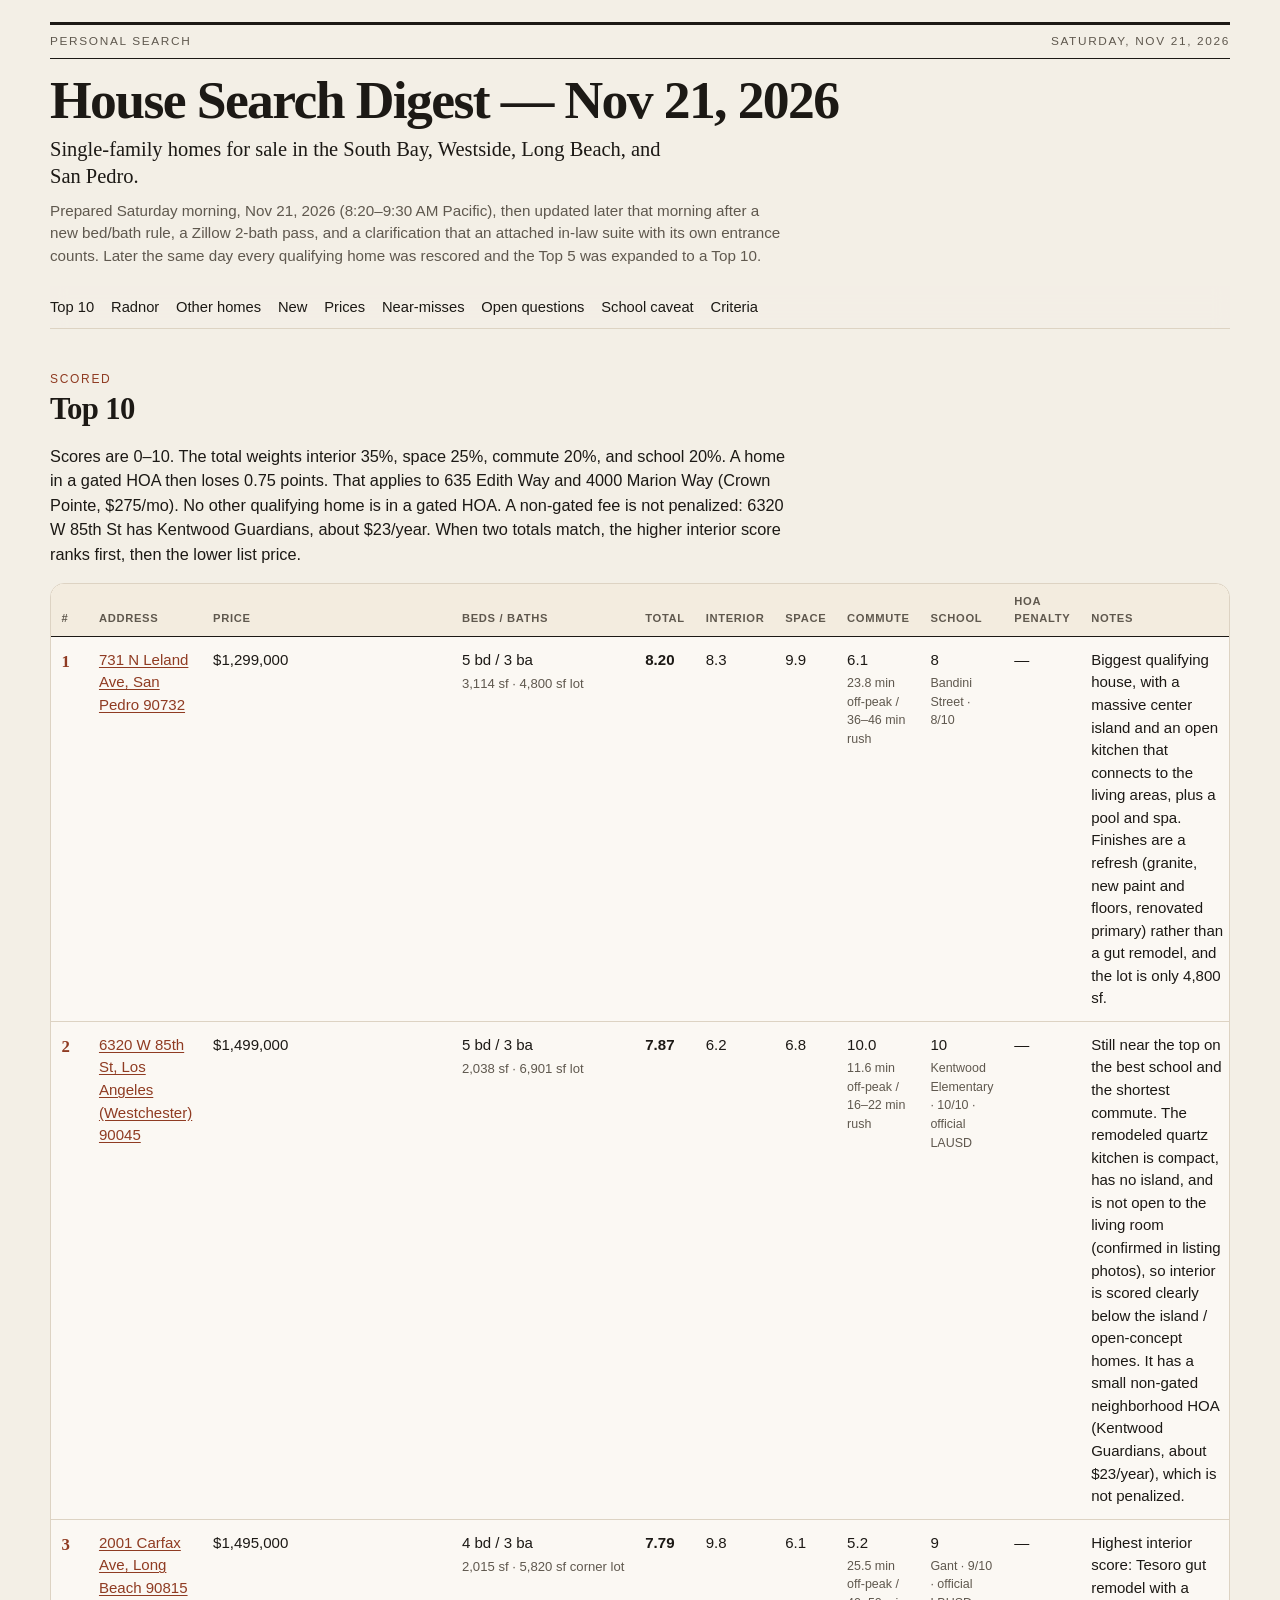
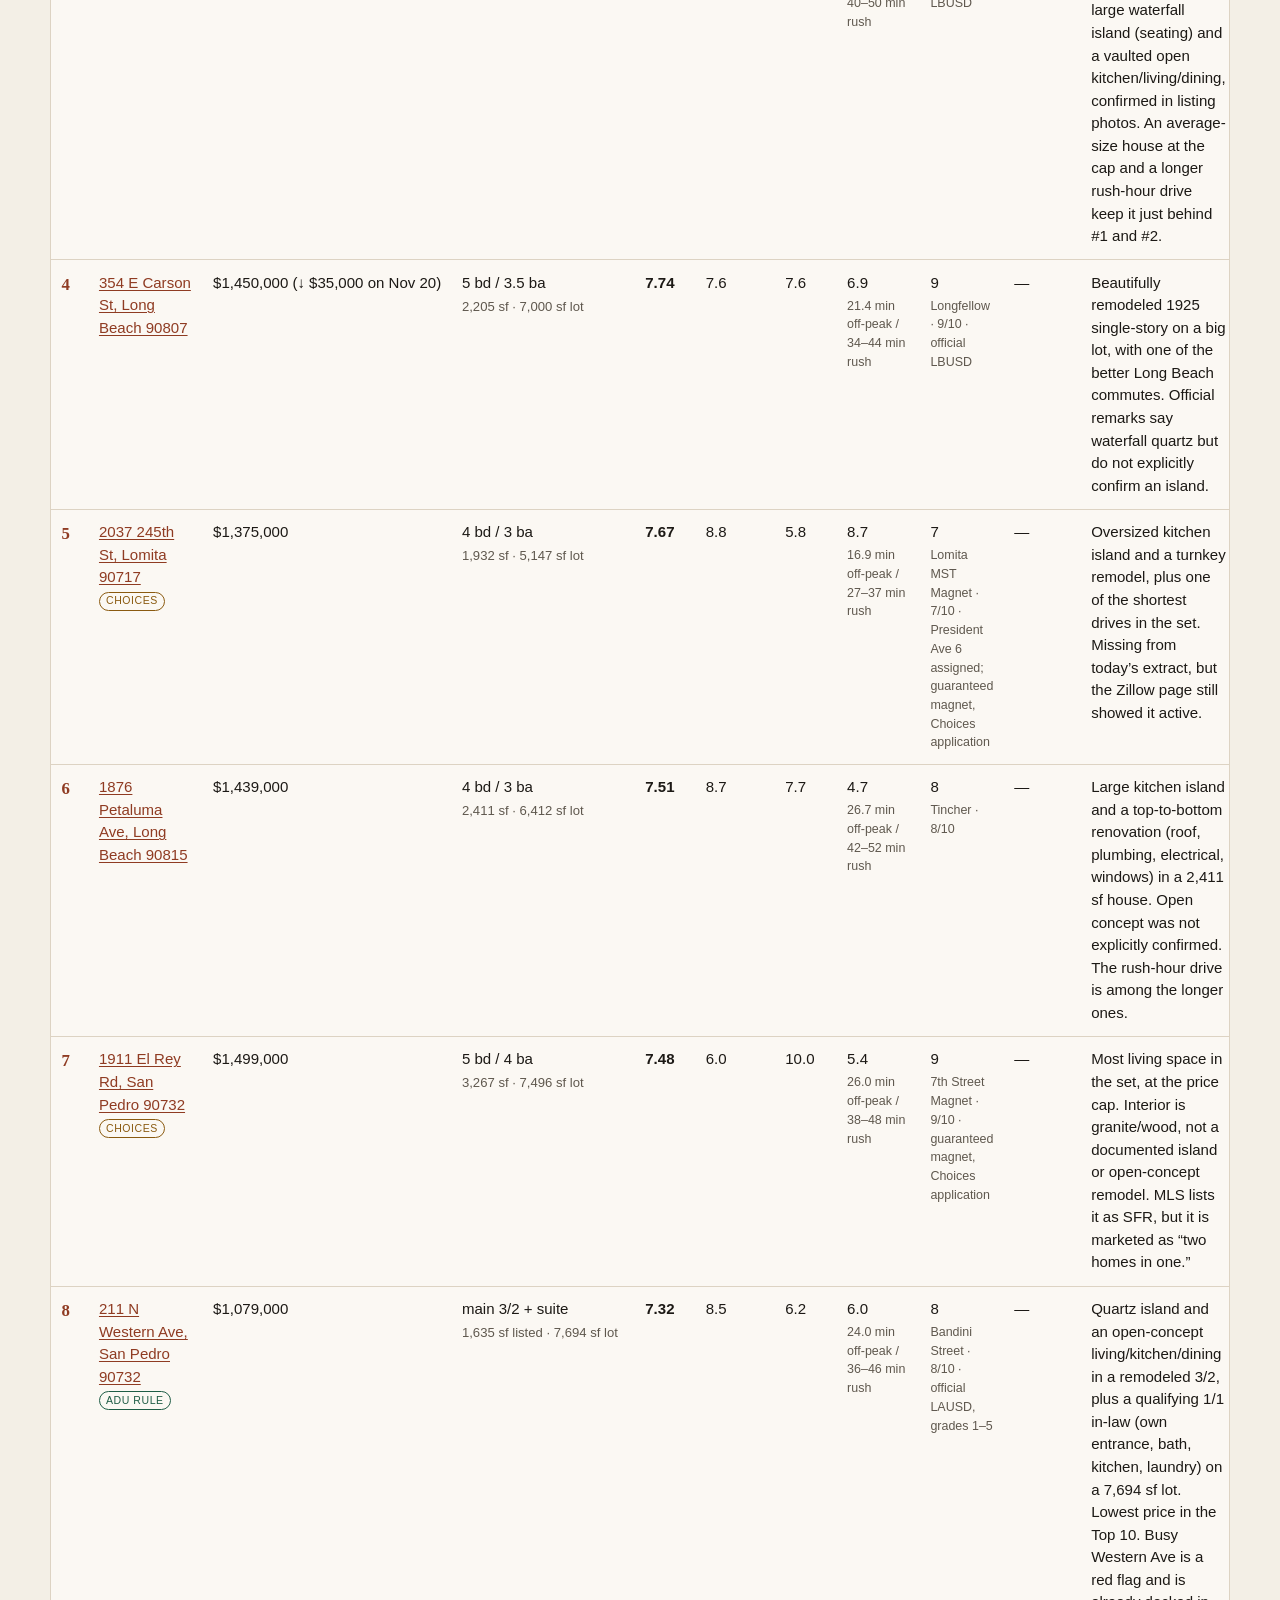
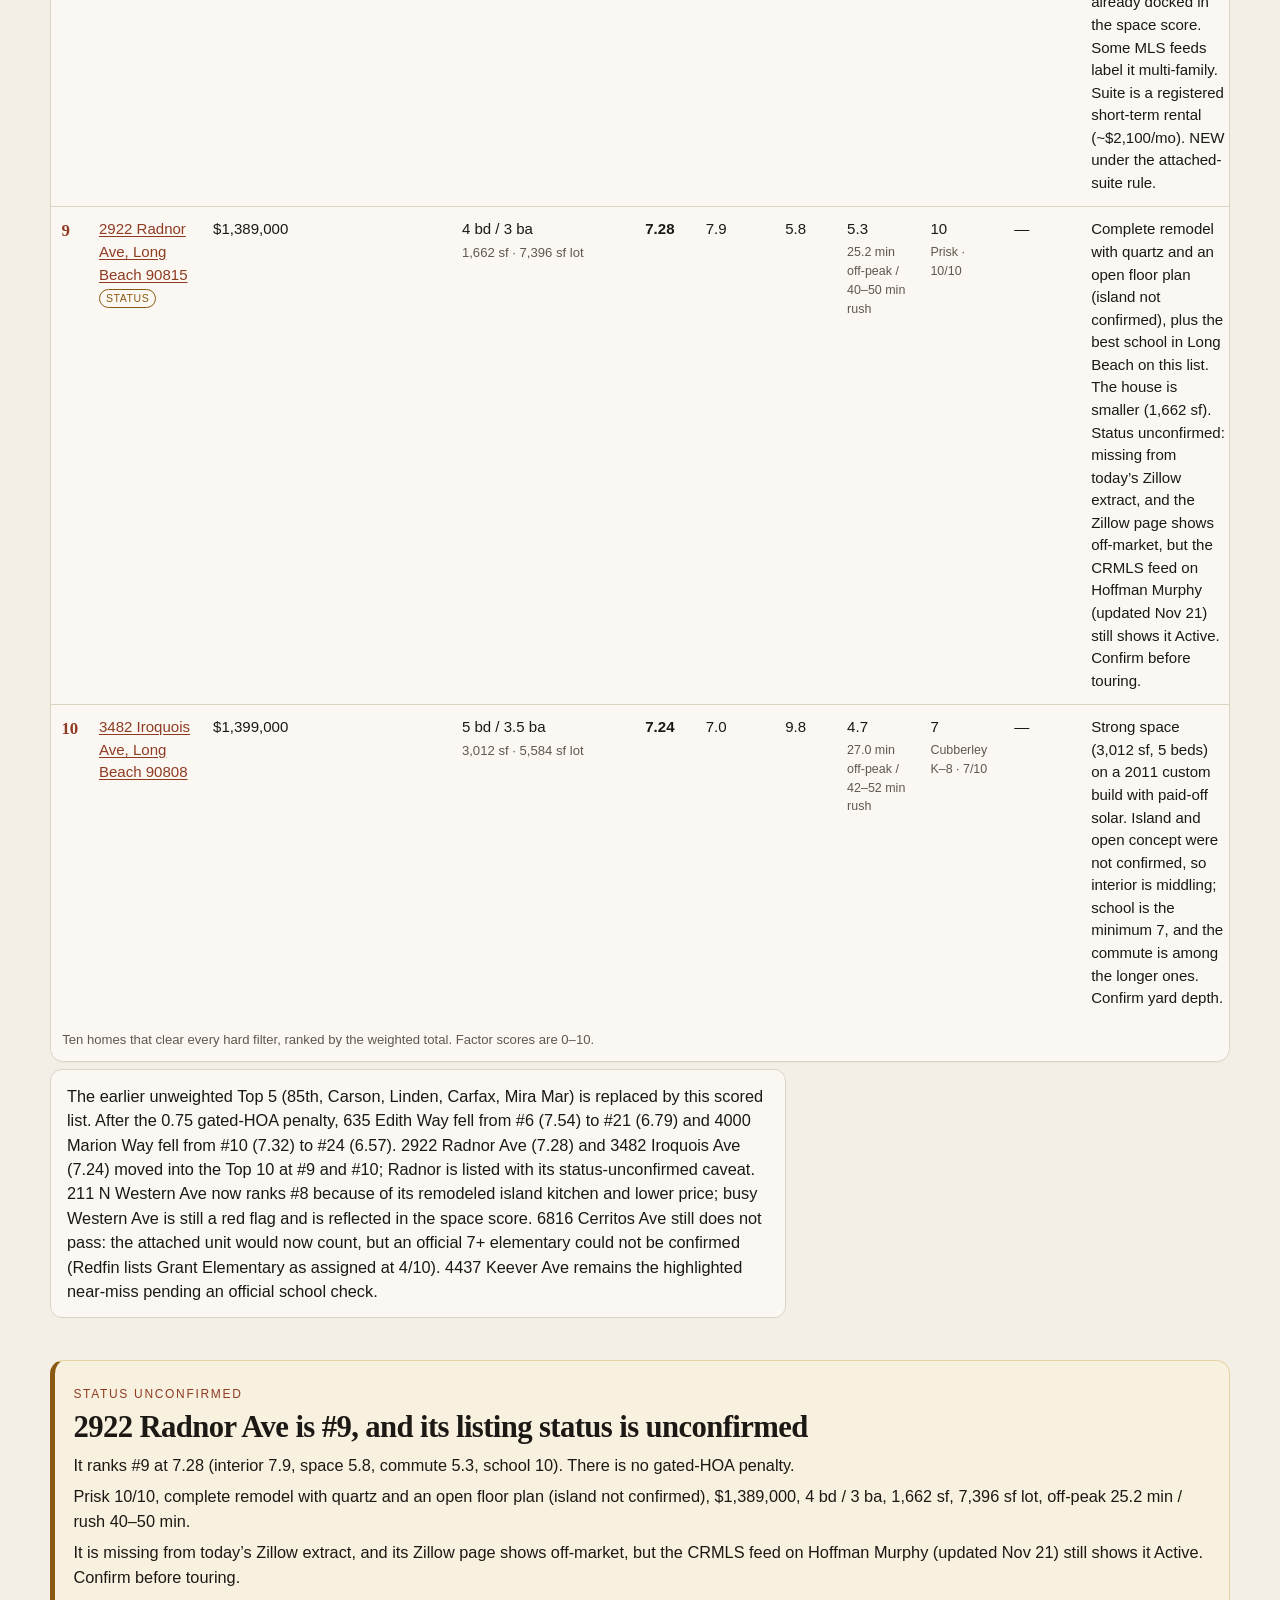
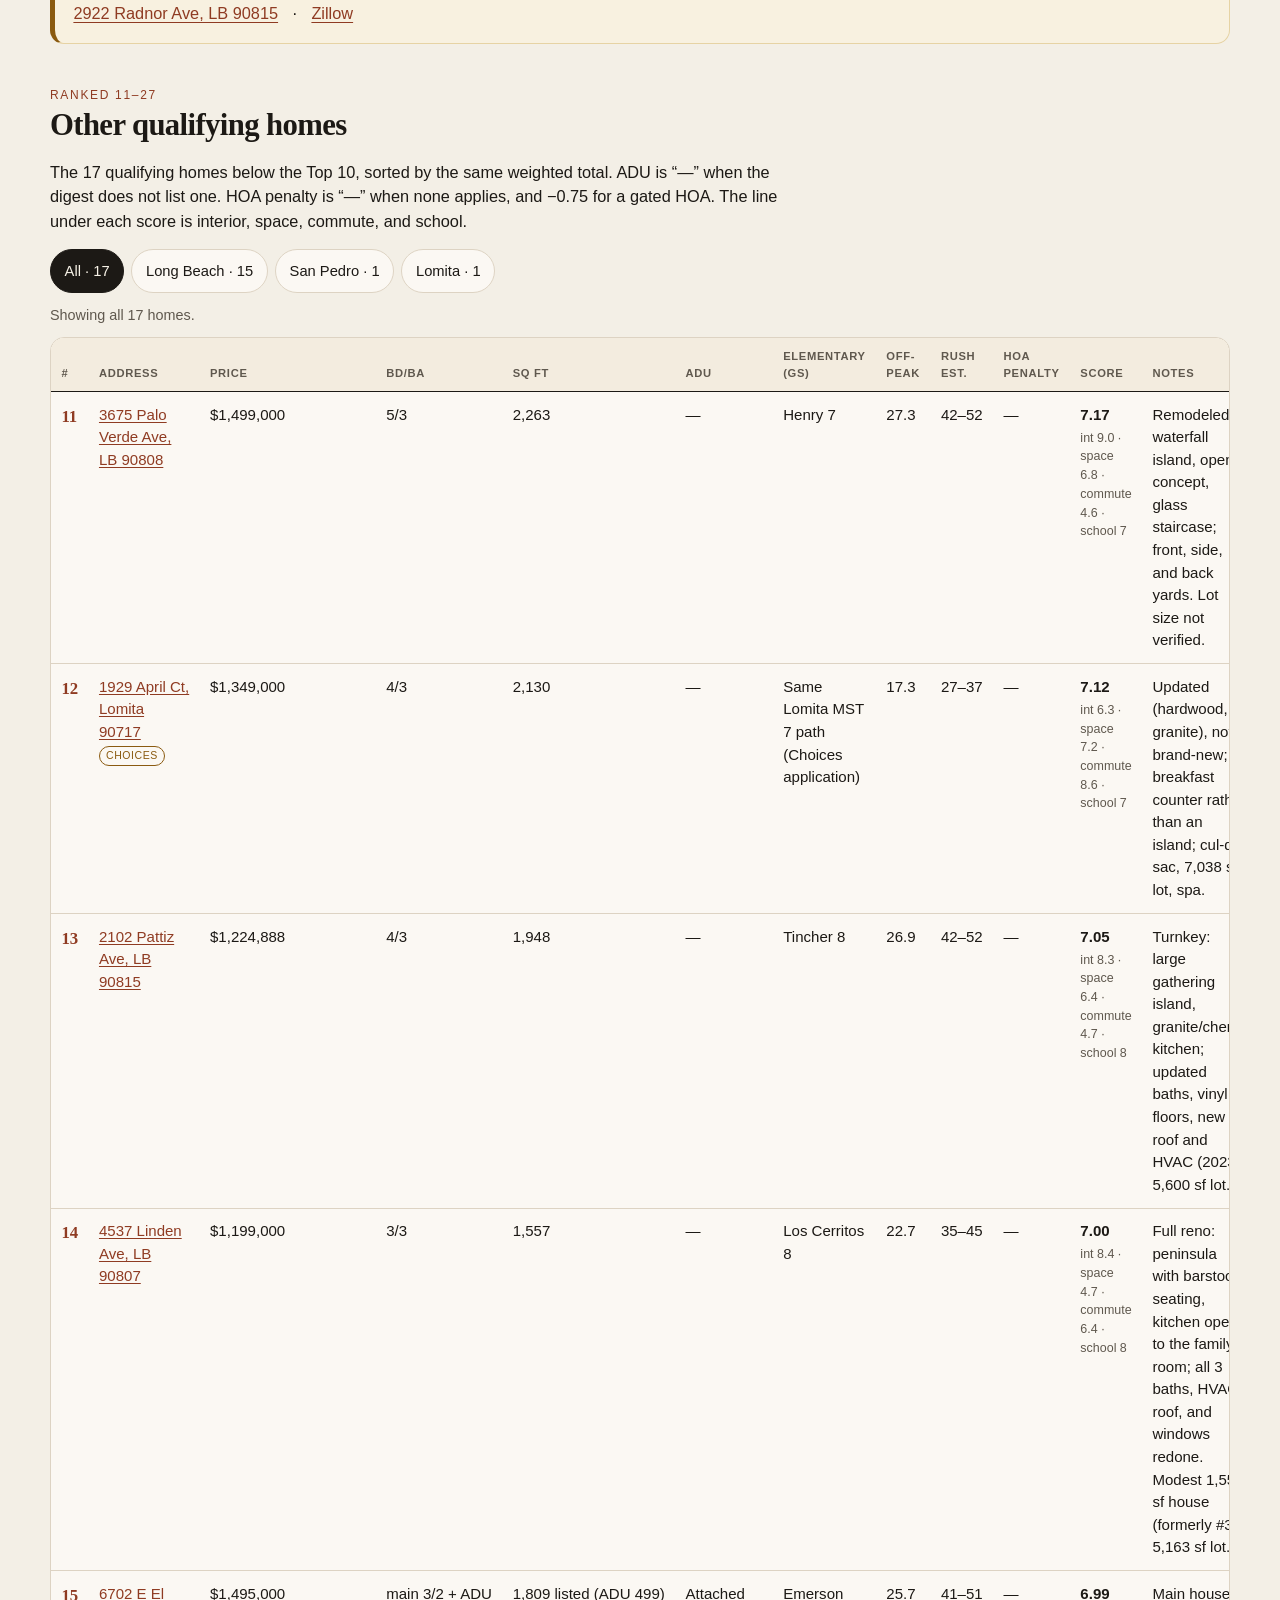
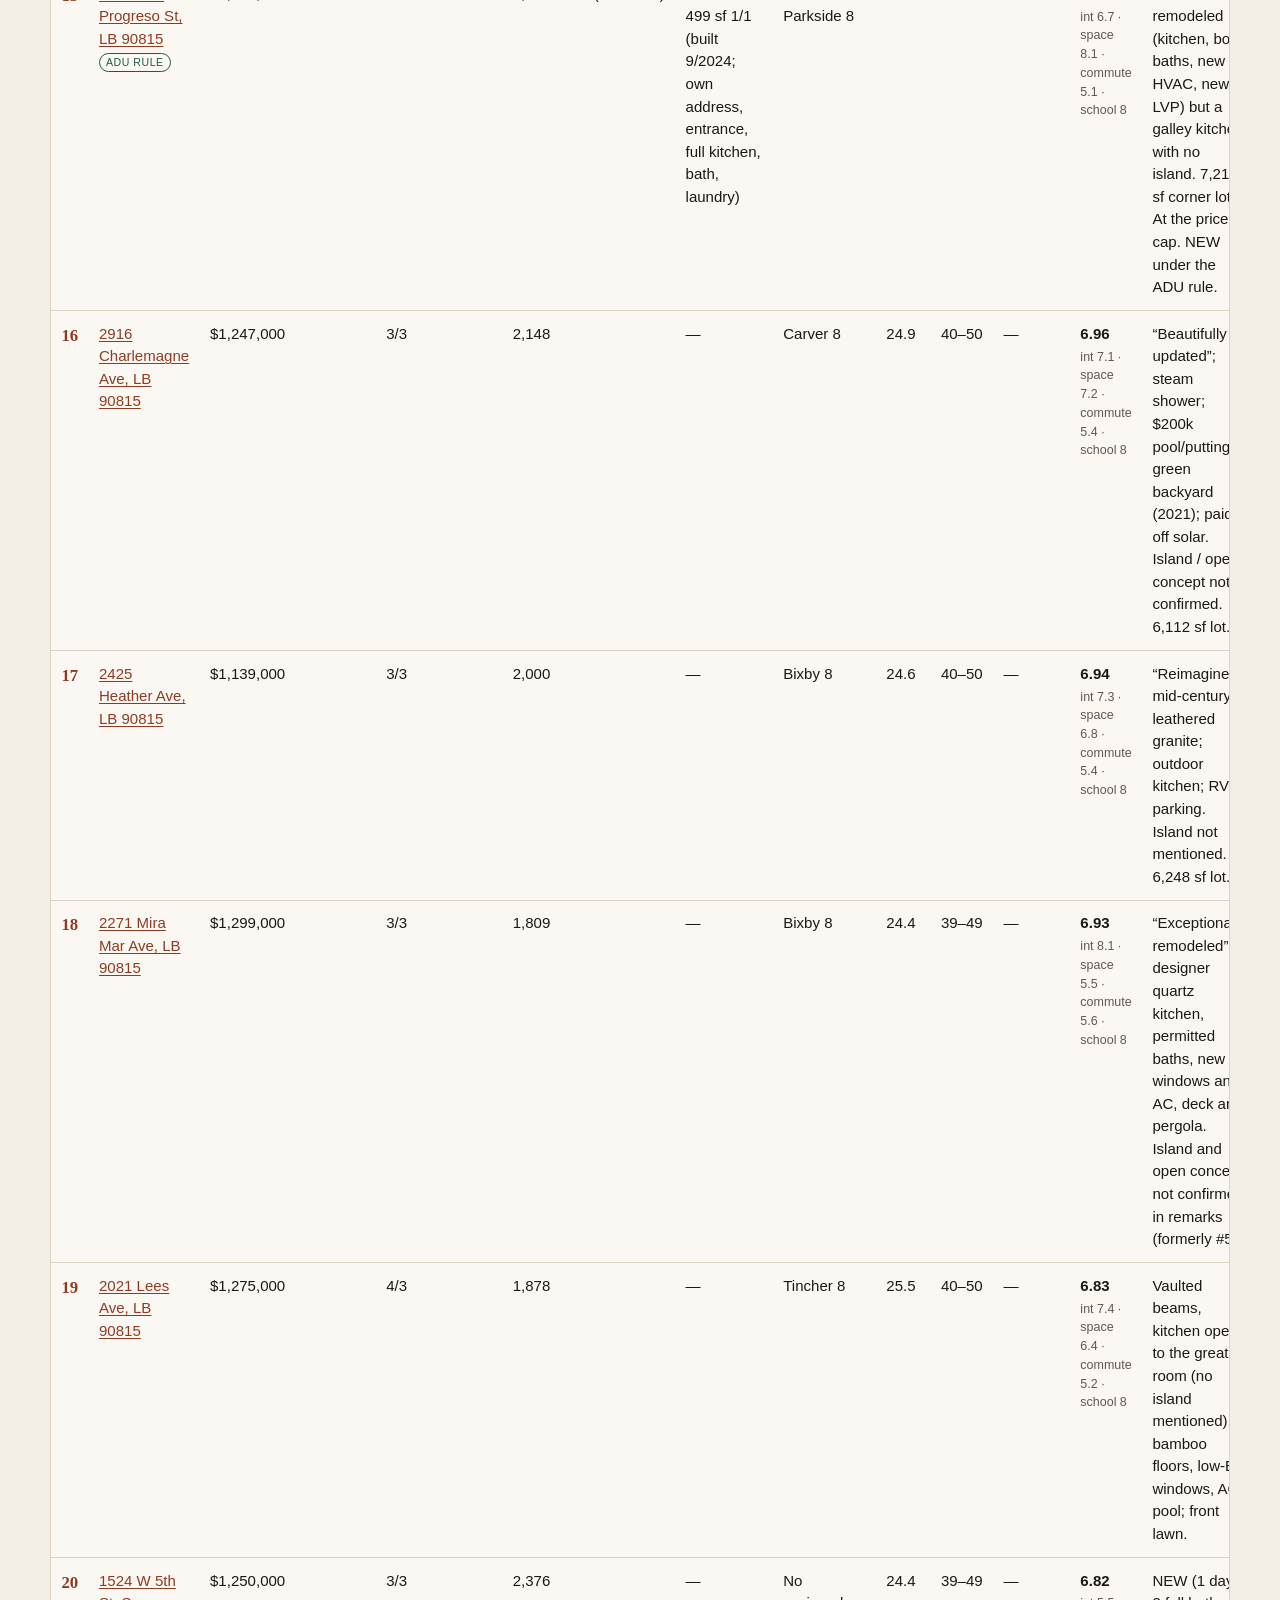
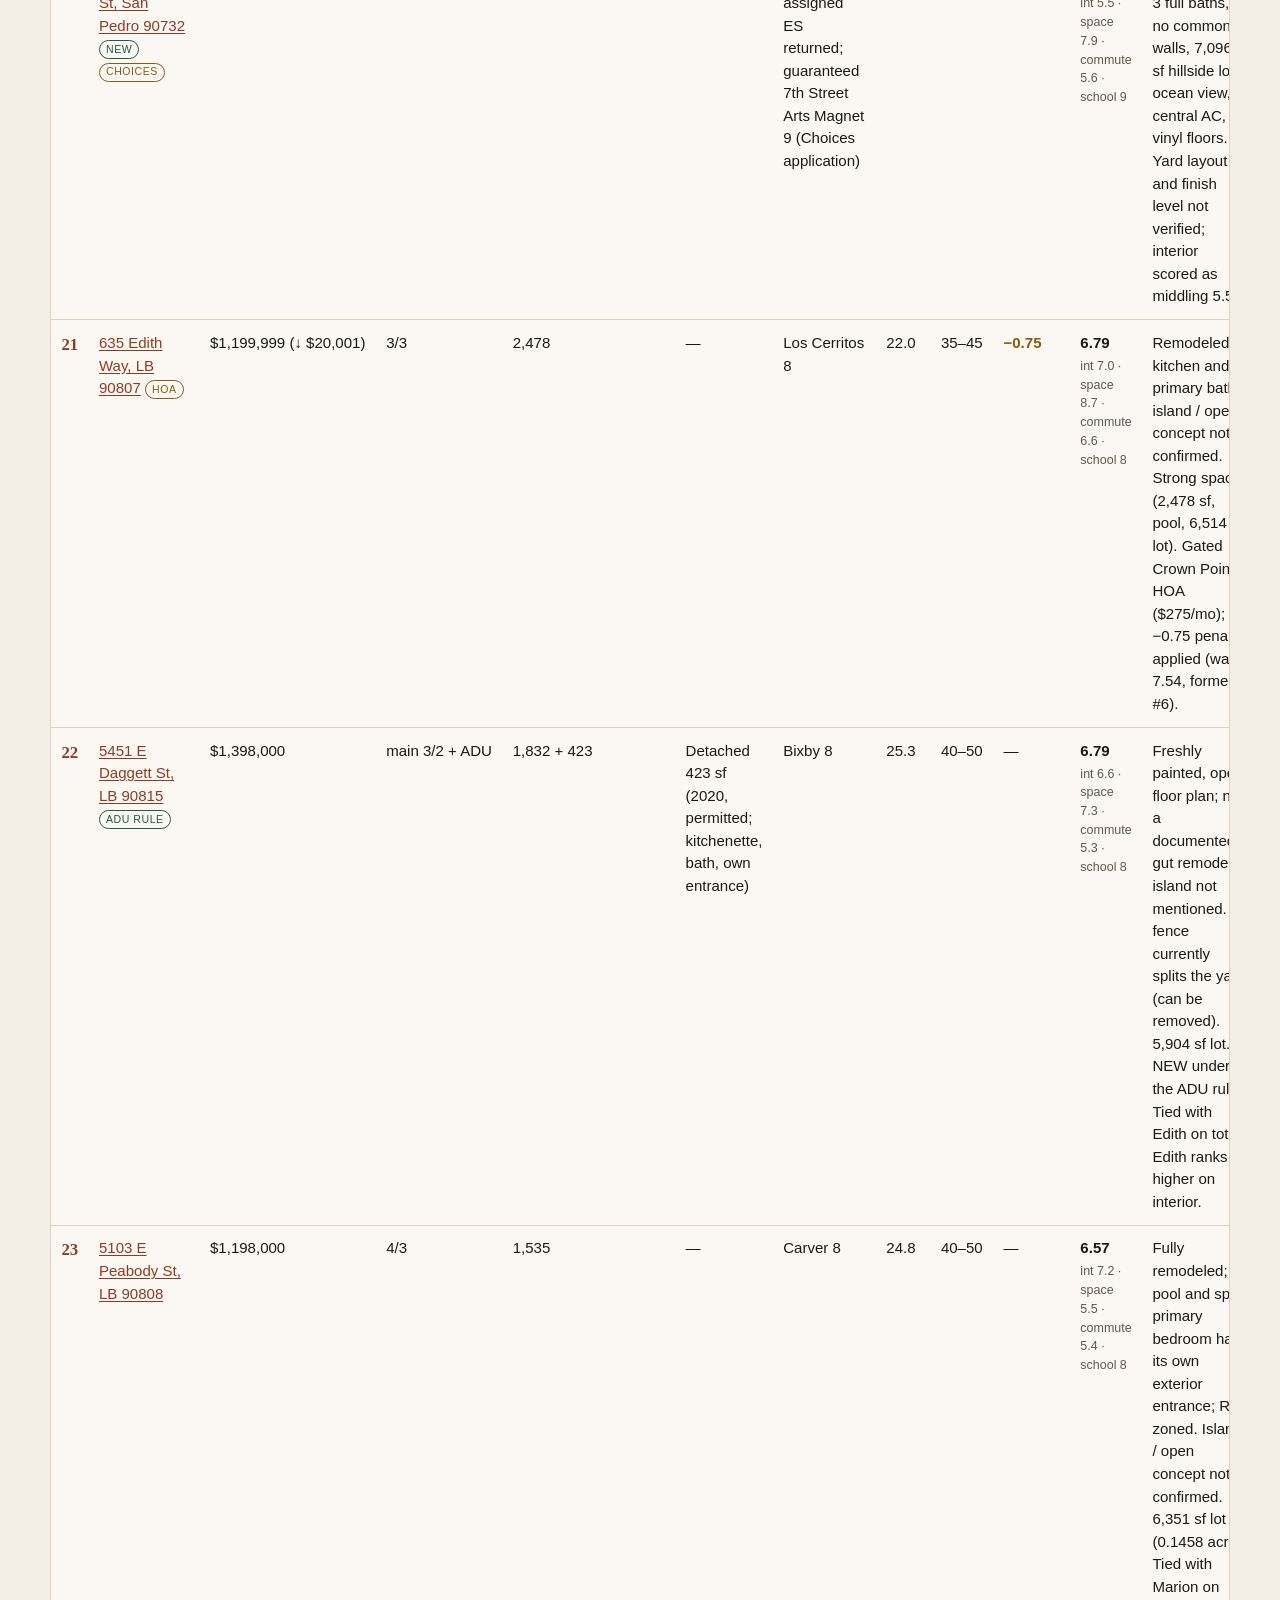
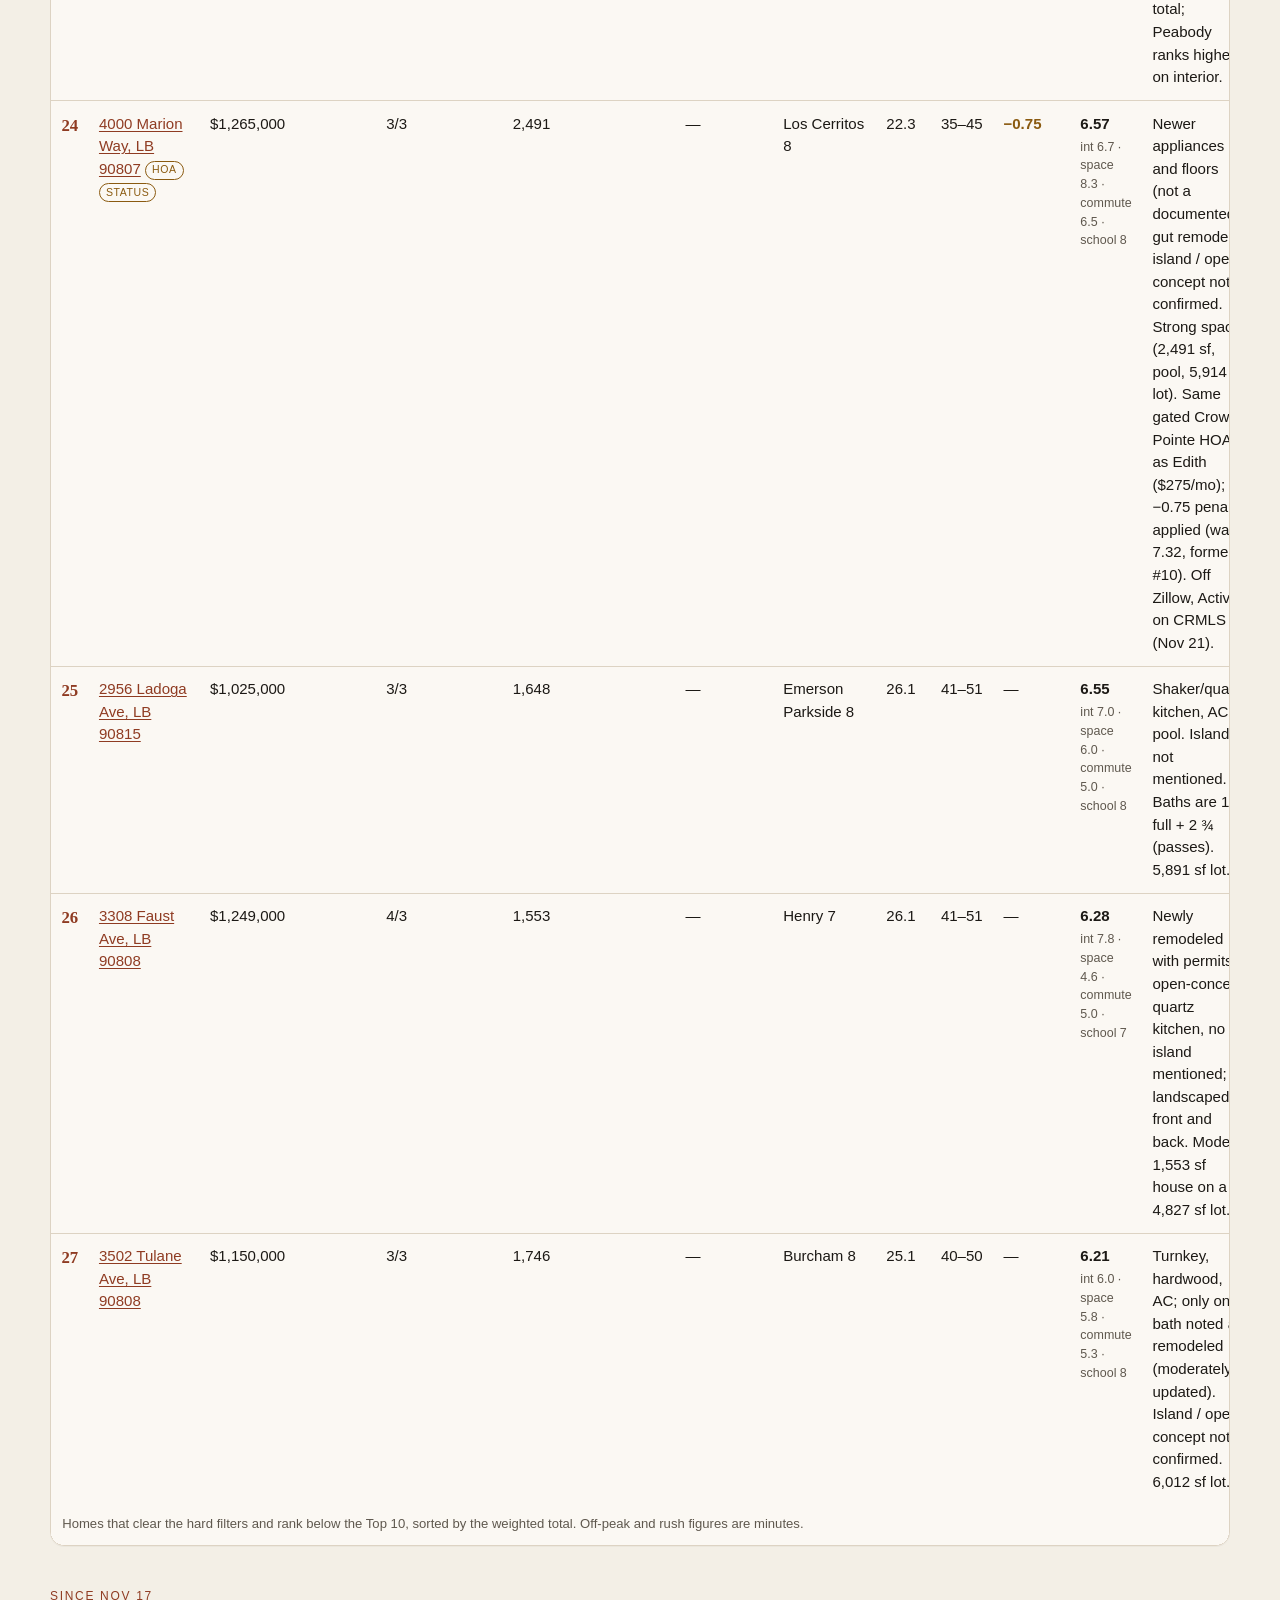
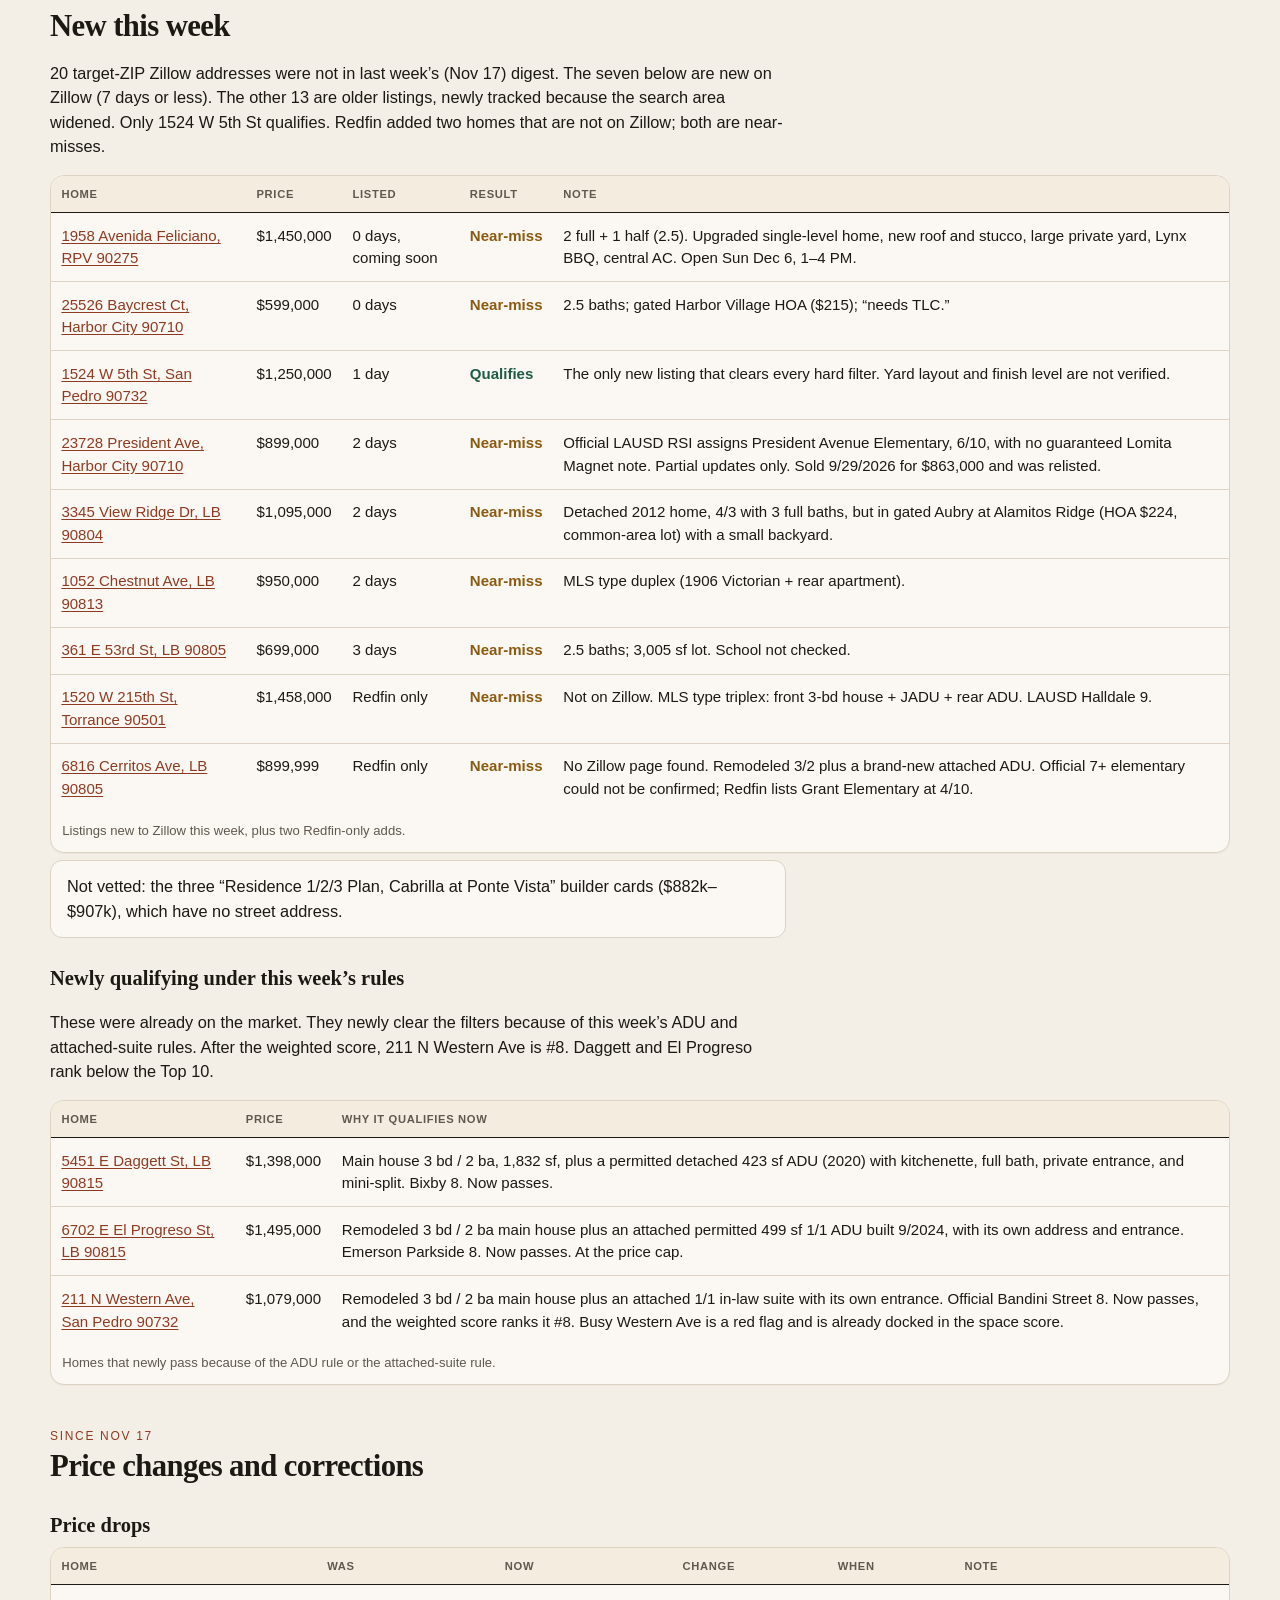
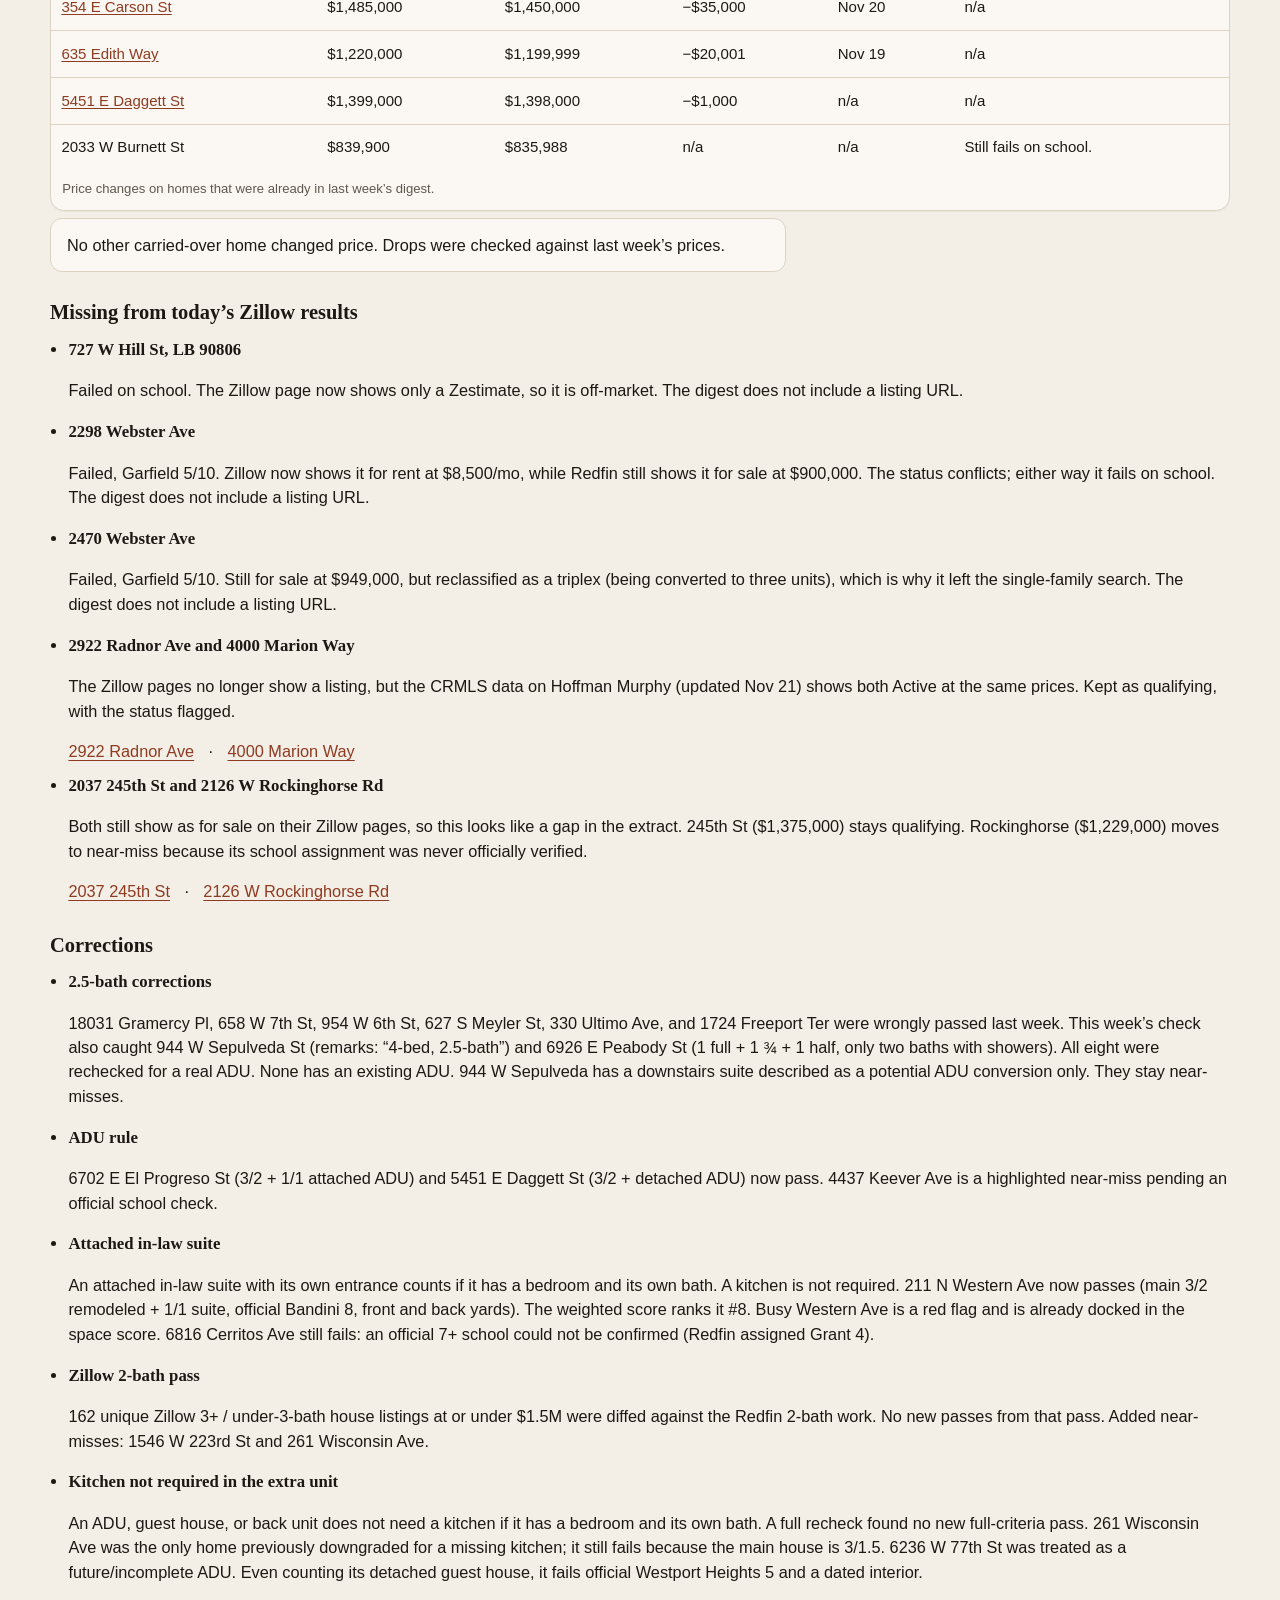
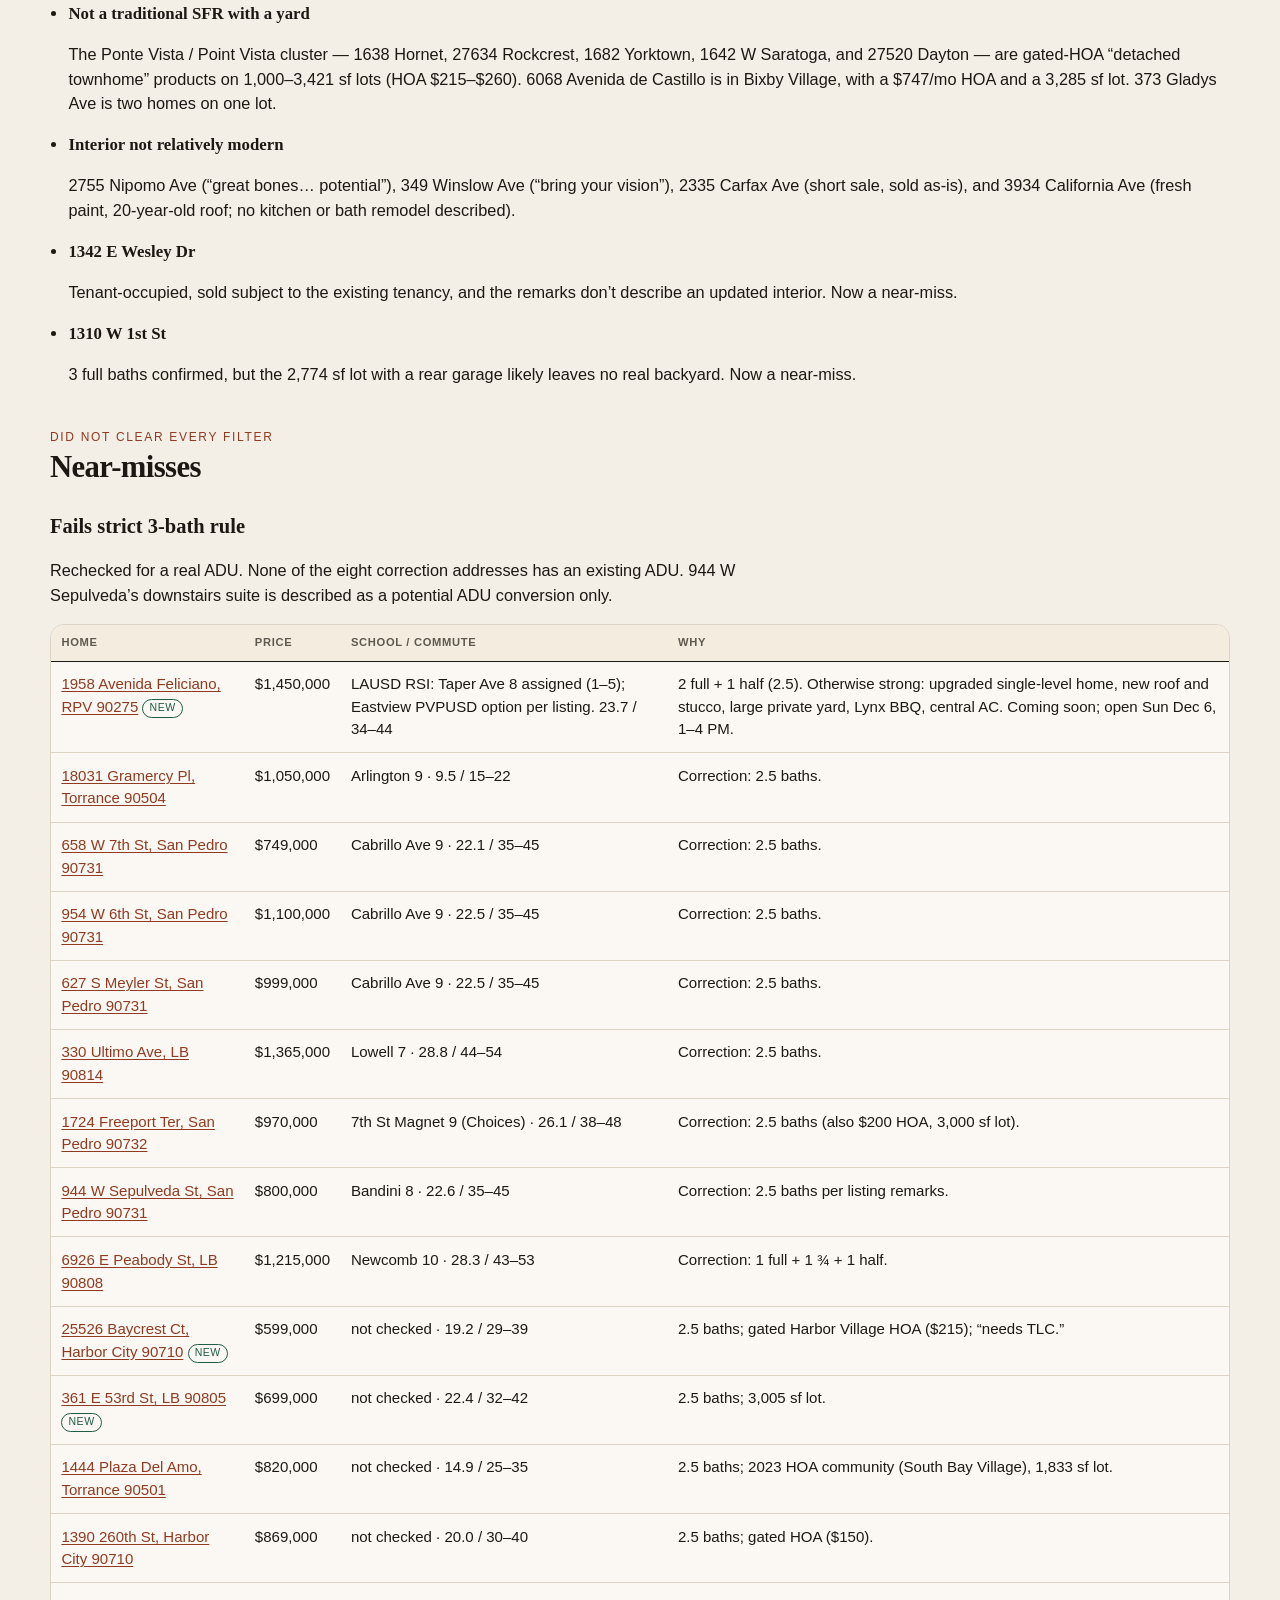
==== index.html @ ec06ff78 "Publish the Nov 21 house-search digest. Static page for the scored Top 10, with the 0.75 gated-HOA p" ====
<!DOCTYPE html>
<html lang="en">
<head>
  <meta charset="utf-8">
  <meta name="viewport" content="width=device-width, initial-scale=1">
  <title>House Search Digest — Nov 21, 2026</title>
  <meta name="description" content="Saturday, Nov 21, 2026 digest of single-family homes for sale in the South Bay, Westside, Long Beach, and San Pedro.">
  <link rel="stylesheet" href="styles.css">
</head>
<body>
  <a class="skip" href="#top-10">Skip to the digest</a>
  <main id="app">
    <p class="loading">Loading the digest…</p>
  </main>
  <noscript>
    <p class="noscript">This page uses a local script to draw the tables. It does not load third-party code or tracking.</p>
  </noscript>
  <script src="data.js"></script>
  <script src="app.js"></script>
</body>
</html>
---- styles.css ----
:root {
  --bg: #f3efe6;
  --paper: #fbf8f3;
  --ink: #1c1915;
  --muted: #5f584e;
  --line: #ddd3c3;
  --line-strong: #1c1915;
  --accent: #8f3b22;
  --accent-soft: #f6ebe4;
  --good: #1e5c45;
  --good-soft: #e7f2ec;
  --warn: #8a5a10;
  --warn-bg: #f8f1e0;
  --caveat: #314854;
  --caveat-bg: #e8eef1;
  --shadow: 0 1px 0 rgba(28, 25, 21, 0.04);
  --serif: "Iowan Old Style", "Palatino Linotype", Palatino, Georgia, serif;
  --sans: "Avenir Next", "Segoe UI", "Helvetica Neue", sans-serif;
  --wrap: 1180px;
}

* { box-sizing: border-box; }

html { scroll-behavior: smooth; }

body {
  margin: 0;
  background: var(--bg);
  color: var(--ink);
  font-family: var(--sans);
  font-size: 1.02rem;
  line-height: 1.5;
  color-scheme: light;
}

::selection { background: #f0d7b5; }

a {
  color: var(--accent);
  text-underline-offset: 0.16em;
}

a:hover { color: var(--ink); }

:focus-visible {
  outline: 2px solid var(--accent);
  outline-offset: 2px;
}

.skip {
  position: absolute;
  left: 0.75rem;
  top: -3rem;
  background: var(--ink);
  color: var(--bg);
  padding: 0.4rem 0.7rem;
  z-index: 5;
}

.skip:focus { top: 0.5rem; }

.wrap {
  width: min(var(--wrap), calc(100% - 2rem));
  margin-inline: auto;
}

.masthead {
  padding: 1.4rem 0 1.1rem;
}

.nameplate {
  display: flex;
  justify-content: space-between;
  gap: 1rem;
  flex-wrap: wrap;
  border-top: 3px solid var(--ink);
  border-bottom: 1px solid var(--ink);
  padding: 0.45rem 0;
  font-size: 0.74rem;
  letter-spacing: 0.14em;
  text-transform: uppercase;
  color: var(--muted);
}

h1 {
  font-family: var(--serif);
  font-weight: 560;
  font-size: clamp(2rem, 4.4vw, 3.35rem);
  line-height: 1.05;
  letter-spacing: -0.03em;
  margin: 0.85rem 0 0.45rem;
}

.lede {
  font-family: var(--serif);
  font-size: 1.28rem;
  line-height: 1.35;
  margin: 0 0 0.55rem;
  max-width: 40rem;
}

.prepared {
  color: var(--muted);
  max-width: 46rem;
  margin: 0;
  font-size: 0.95rem;
}

.nav {
  position: sticky;
  top: 0;
  z-index: 4;
  background: rgba(243, 239, 230, 0.94);
  backdrop-filter: blur(8px);
  border-bottom: 1px solid var(--line);
}

.nav ul {
  display: flex;
  gap: 0.25rem 1.05rem;
  list-style: none;
  margin: 0;
  padding: 0.55rem 0;
  overflow-x: auto;
}

.nav a {
  color: var(--ink);
  text-decoration: none;
  font-size: 0.92rem;
  white-space: nowrap;
}

.nav a:hover { text-decoration: underline; }

.section, footer.criteria { margin: 2.6rem 0; scroll-margin-top: 3.4rem; }

.kicker {
  margin: 0 0 0.25rem;
  font-size: 0.75rem;
  letter-spacing: 0.14em;
  text-transform: uppercase;
  color: var(--accent);
}

h2 {
  font-family: var(--serif);
  font-weight: 560;
  font-size: clamp(1.55rem, 2.4vw, 2.15rem);
  letter-spacing: -0.02em;
  line-height: 1.15;
  margin: 0 0 0.55rem;
}

h3 {
  font-family: var(--serif);
  font-size: 1.28rem;
  font-weight: 560;
  margin: 1.6rem 0 0.4rem;
}

.intro, .note, .after, .prose p {
  max-width: 46rem;
}

.note, .prose p, .item p, .callout p, .caveat p {
  margin: 0.45rem 0;
}

.note {
  background: var(--paper);
  border: 1px solid var(--line);
  border-radius: 12px;
  padding: 0.85rem 1rem;
  color: var(--ink);
}

.table-wrap {
  overflow-x: auto;
  background: var(--paper);
  border: 1px solid var(--line);
  border-radius: 14px;
  box-shadow: var(--shadow);
}

table {
  width: 100%;
  border-collapse: collapse;
  font-size: 0.94rem;
}

caption {
  caption-side: bottom;
  text-align: left;
  color: var(--muted);
  font-size: 0.82rem;
  padding: 0.55rem 0.7rem 0.7rem;
}

th {
  text-align: left;
  font-size: 0.7rem;
  letter-spacing: 0.06em;
  text-transform: uppercase;
  color: var(--muted);
  font-weight: 650;
  border-bottom: 1px solid var(--line-strong);
  padding: 0.6rem 0.65rem;
  vertical-align: bottom;
  background: #f3ecdf;
}

td {
  border-bottom: 1px solid var(--line);
  padding: 0.72rem 0.65rem;
  vertical-align: top;
}

tr:last-child td { border-bottom: 0; }

tbody tr:hover td { background: #f7f2e9; }

.num, .beds, .commute, .factor, .total {
  font-variant-numeric: tabular-nums;
  white-space: nowrap;
}

.total {
  font-weight: 750;
  color: var(--ink);
}

.hoa-penalty {
  font-weight: 750;
  color: var(--warn);
  white-space: nowrap;
}

.factor-sub {
  display: block;
  color: var(--muted);
  font-size: 0.78rem;
  font-weight: 450;
  white-space: normal;
  margin-top: 0.15rem;
  max-width: 16rem;
}

table.wide { min-width: 1120px; }

.rank {
  font-family: var(--serif);
  font-weight: 650;
  color: var(--accent);
  font-size: 1.05rem;
}

.school-name { display: block; }

.rating {
  display: inline-block;
  margin-top: 0.2rem;
  background: var(--good);
  color: #f4faf7;
  font-weight: 700;
  font-variant-numeric: tabular-nums;
  border-radius: 6px;
  padding: 0.05rem 0.38rem;
  font-size: 0.82rem;
}

.school-note, .size, .muted {
  display: block;
  color: var(--muted);
  font-size: 0.82rem;
  margin-top: 0.15rem;
}

.badge {
  display: inline-block;
  margin: 0.15rem 0.2rem 0 0;
  font-size: 0.66rem;
  letter-spacing: 0.05em;
  text-transform: uppercase;
  border: 1px solid currentColor;
  border-radius: 999px;
  padding: 0.04rem 0.38rem;
  color: var(--accent);
  vertical-align: 0.05em;
}

.badge.good { color: var(--good); }
.badge.warn { color: var(--warn); }

.filters {
  display: flex;
  flex-wrap: wrap;
  gap: 0.45rem;
  margin: 0.85rem 0 0.7rem;
}

.filters button {
  appearance: none;
  border: 1px solid var(--line);
  background: var(--paper);
  color: var(--ink);
  border-radius: 999px;
  padding: 0.45rem 0.85rem;
  min-height: 44px;
  font: inherit;
  font-size: 0.92rem;
  cursor: pointer;
}

.filters button[aria-pressed="true"] {
  background: var(--ink);
  border-color: var(--ink);
  color: #f6f1e6;
}

.filter-status {
  margin: 0 0 0.7rem;
  color: var(--muted);
  font-size: 0.9rem;
}

.callout, .caveat {
  border-radius: 14px;
  padding: 1.05rem 1.15rem 1.15rem;
}

.callout {
  background: var(--warn-bg);
  border: 1px solid #e6d3a4;
  border-left: 5px solid var(--warn);
}

.callout h2, .caveat h2 { margin-bottom: 0.35rem; }

.caveat {
  background: var(--caveat-bg);
  border: 1px solid #c9d6de;
  border-left: 5px solid var(--caveat);
}

.link-row {
  display: flex;
  flex-wrap: wrap;
  gap: 0.35rem 0.9rem;
  margin-top: 0.7rem;
}

.questions { list-style: none; margin: 0; padding: 0; }

.questions li {
  background: var(--paper);
  border: 1px solid var(--line);
  border-radius: 12px;
  padding: 0.85rem 1rem 1rem;
  margin: 0 0 0.7rem;
}

.questions h3 { margin: 0 0 0.3rem; font-size: 1.12rem; }

.stack { margin: 0.4rem 0 0; padding-left: 1.15rem; }

.stack li { margin: 0.55rem 0; }

.stack h3 { margin: 0; font-size: 1.05rem; }

.result {
  font-weight: 650;
  white-space: nowrap;
}

.result.pass { color: var(--good); }
.result.miss { color: var(--warn); }

footer.criteria {
  margin: 3rem 0 2.5rem;
  padding-top: 1rem;
  border-top: 3px solid var(--ink);
}

details.criteria-body {
  background: var(--paper);
  border: 1px solid var(--line);
  border-radius: 14px;
  padding: 0.85rem 1rem 1rem;
}

details summary {
  cursor: pointer;
  font-family: var(--serif);
  font-size: 1.2rem;
}

details summary:hover { color: var(--accent); }

.criteria-body ul { margin: 0.6rem 0; padding-left: 1.15rem; }
.criteria-body li { margin: 0.4rem 0; }

.colophon {
  color: var(--muted);
  font-size: 0.88rem;
  margin: 0.9rem 0 0;
}

.empty {
  padding: 1rem;
  margin: 0;
  color: var(--muted);
}

.loading { padding: 2rem 1rem; }

@media (max-width: 860px) {
  .table-wrap { border: 0; background: transparent; box-shadow: none; overflow: visible; }

  table.cards { display: block; }

  table.cards thead {
    position: absolute;
    width: 1px;
    height: 1px;
    overflow: hidden;
    clip: rect(0 0 0 0);
  }

  table.cards tbody, table.cards tr, table.cards td { display: block; width: 100%; }

  table.cards tr {
    background: var(--paper);
    border: 1px solid var(--line);
    border-radius: 14px;
    margin: 0 0 0.85rem;
    padding: 0.4rem 0 0.55rem;
  }

  table.cards td {
    display: grid;
    grid-template-columns: 6.6rem 1fr;
    gap: 0.25rem 0.7rem;
    border: 0;
    padding: 0.32rem 0.8rem;
  }

  table.cards td::before {
    content: attr(data-label);
    color: var(--muted);
    font-size: 0.68rem;
    letter-spacing: 0.05em;
    text-transform: uppercase;
    padding-top: 0.2rem;
  }

  table.cards .num, table.cards .result { white-space: normal; }

  table.cards caption { padding-left: 0.2rem; }
}

@media (prefers-reduced-motion: reduce) {
  html { scroll-behavior: auto; }
}

@media print {
  .nav, .filters, .skip { display: none; }
  body { background: white; }
  .table-wrap, .callout, .caveat, .questions li, details.criteria-body { break-inside: avoid; }
}
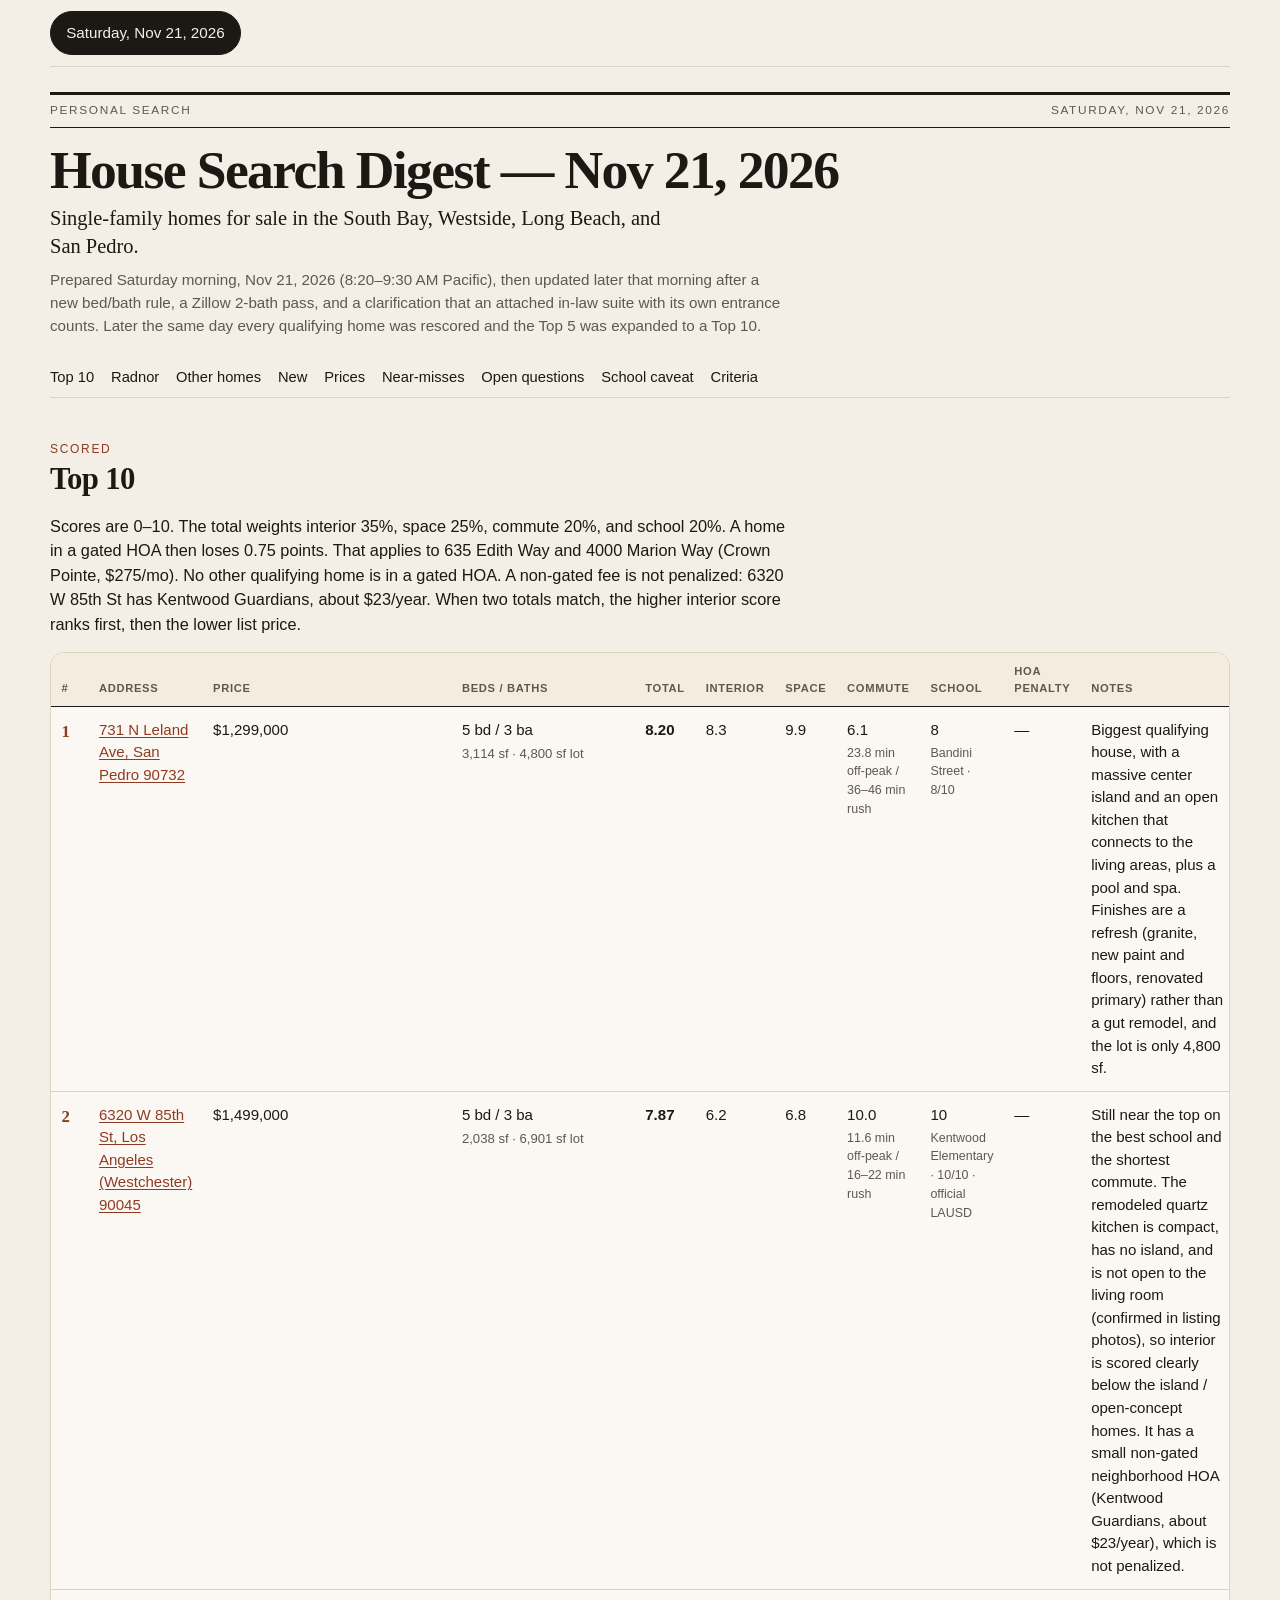
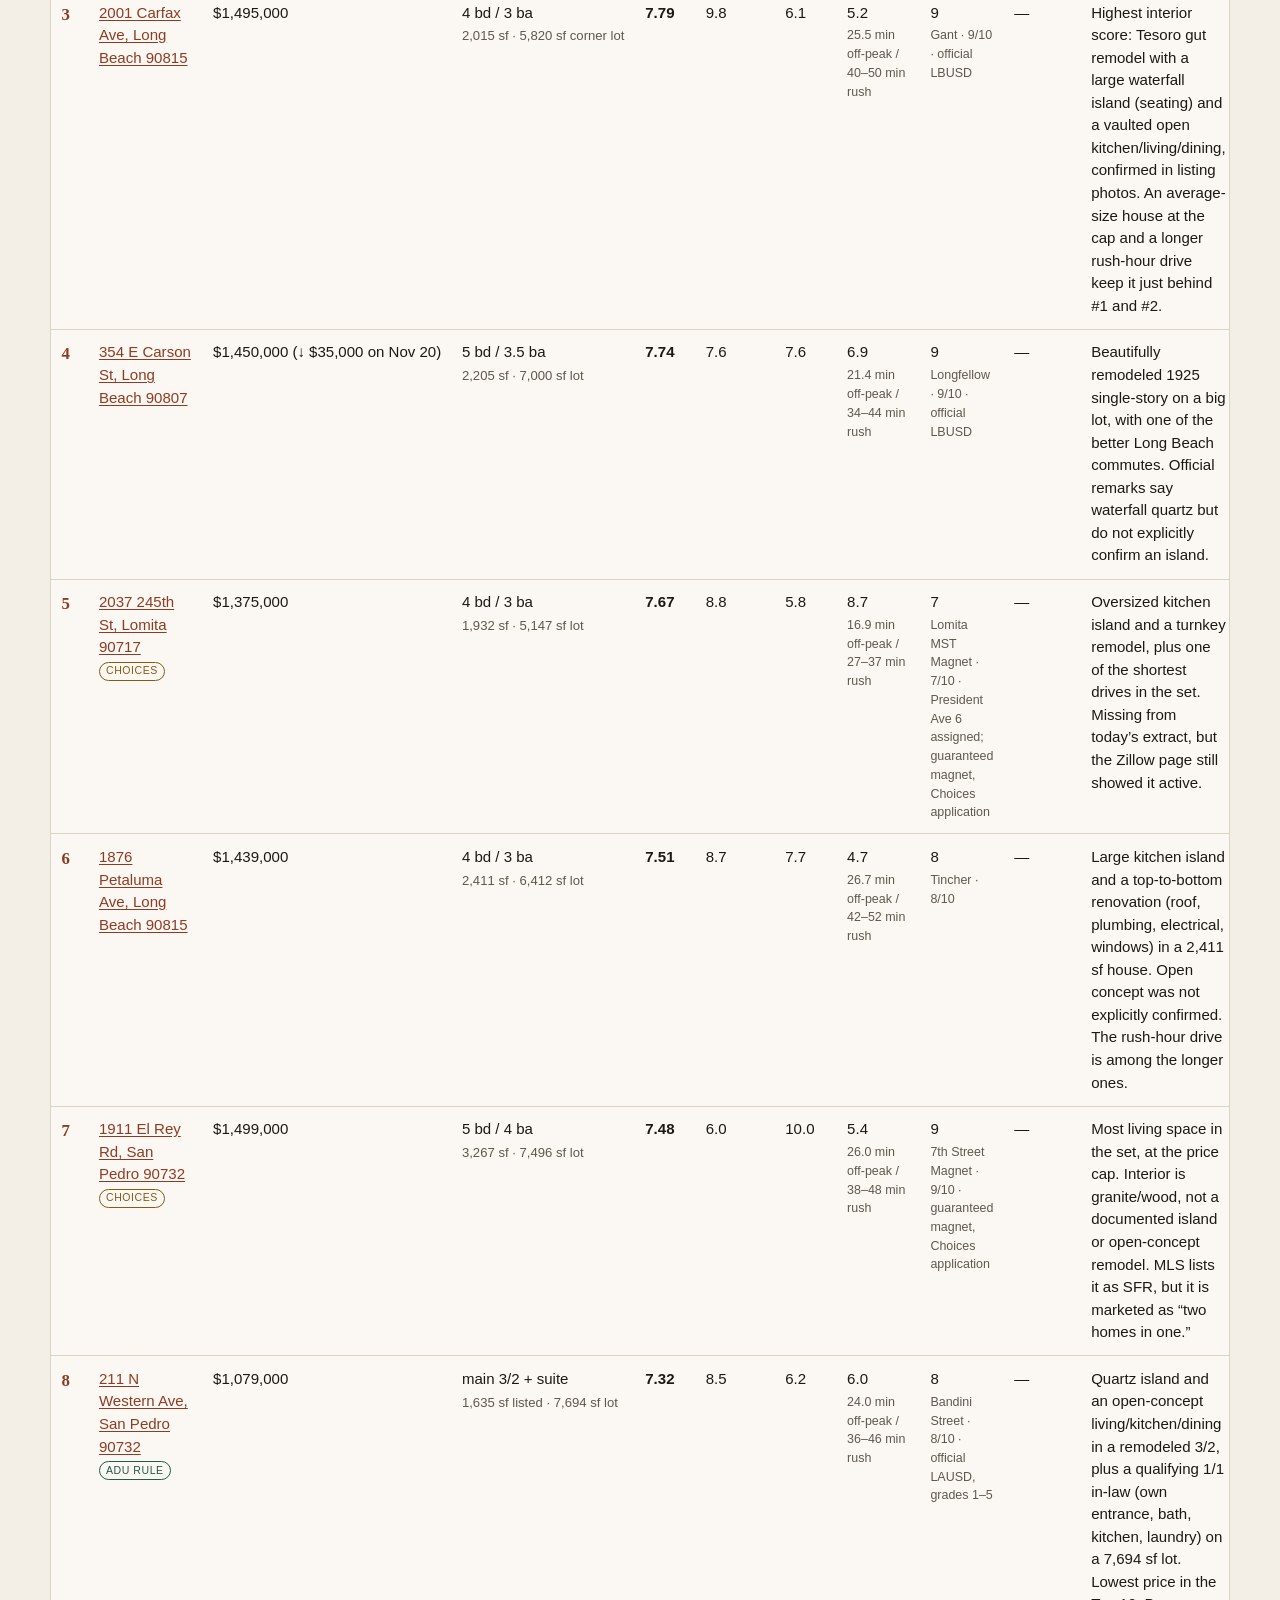
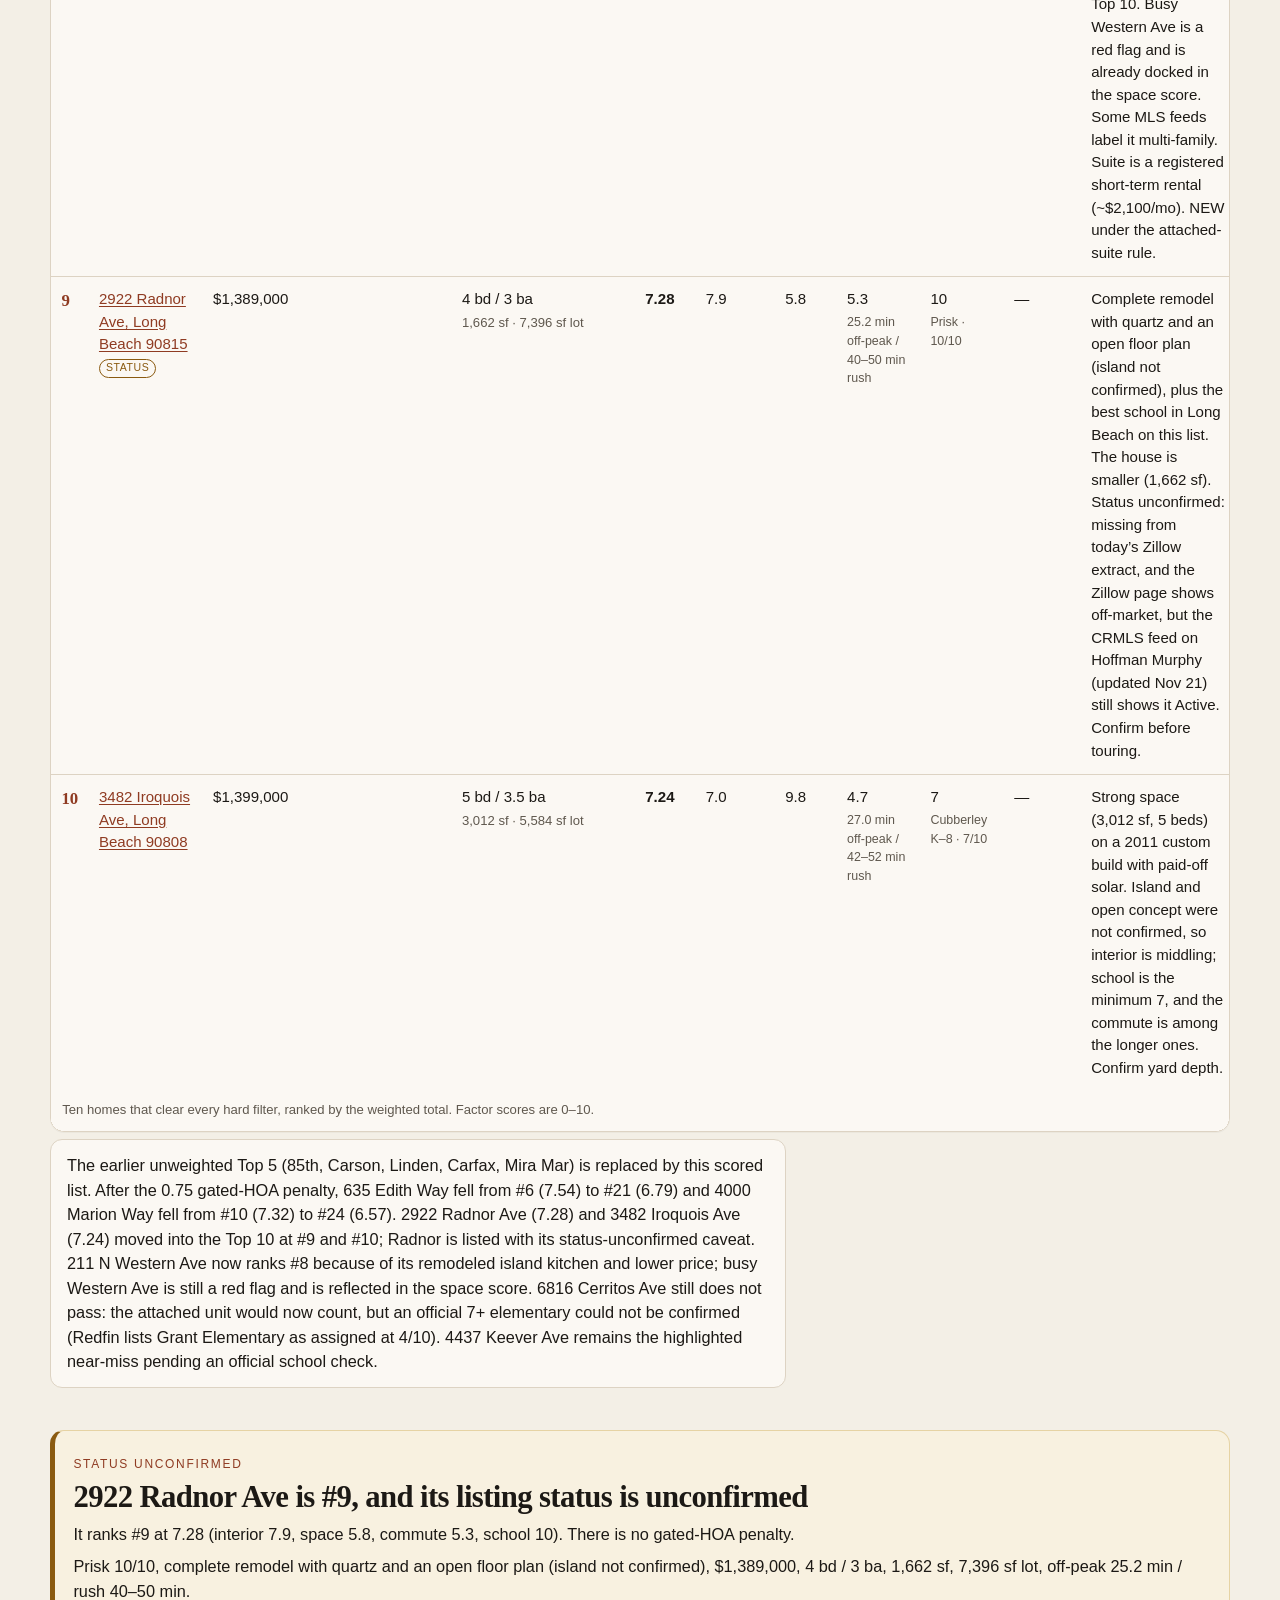
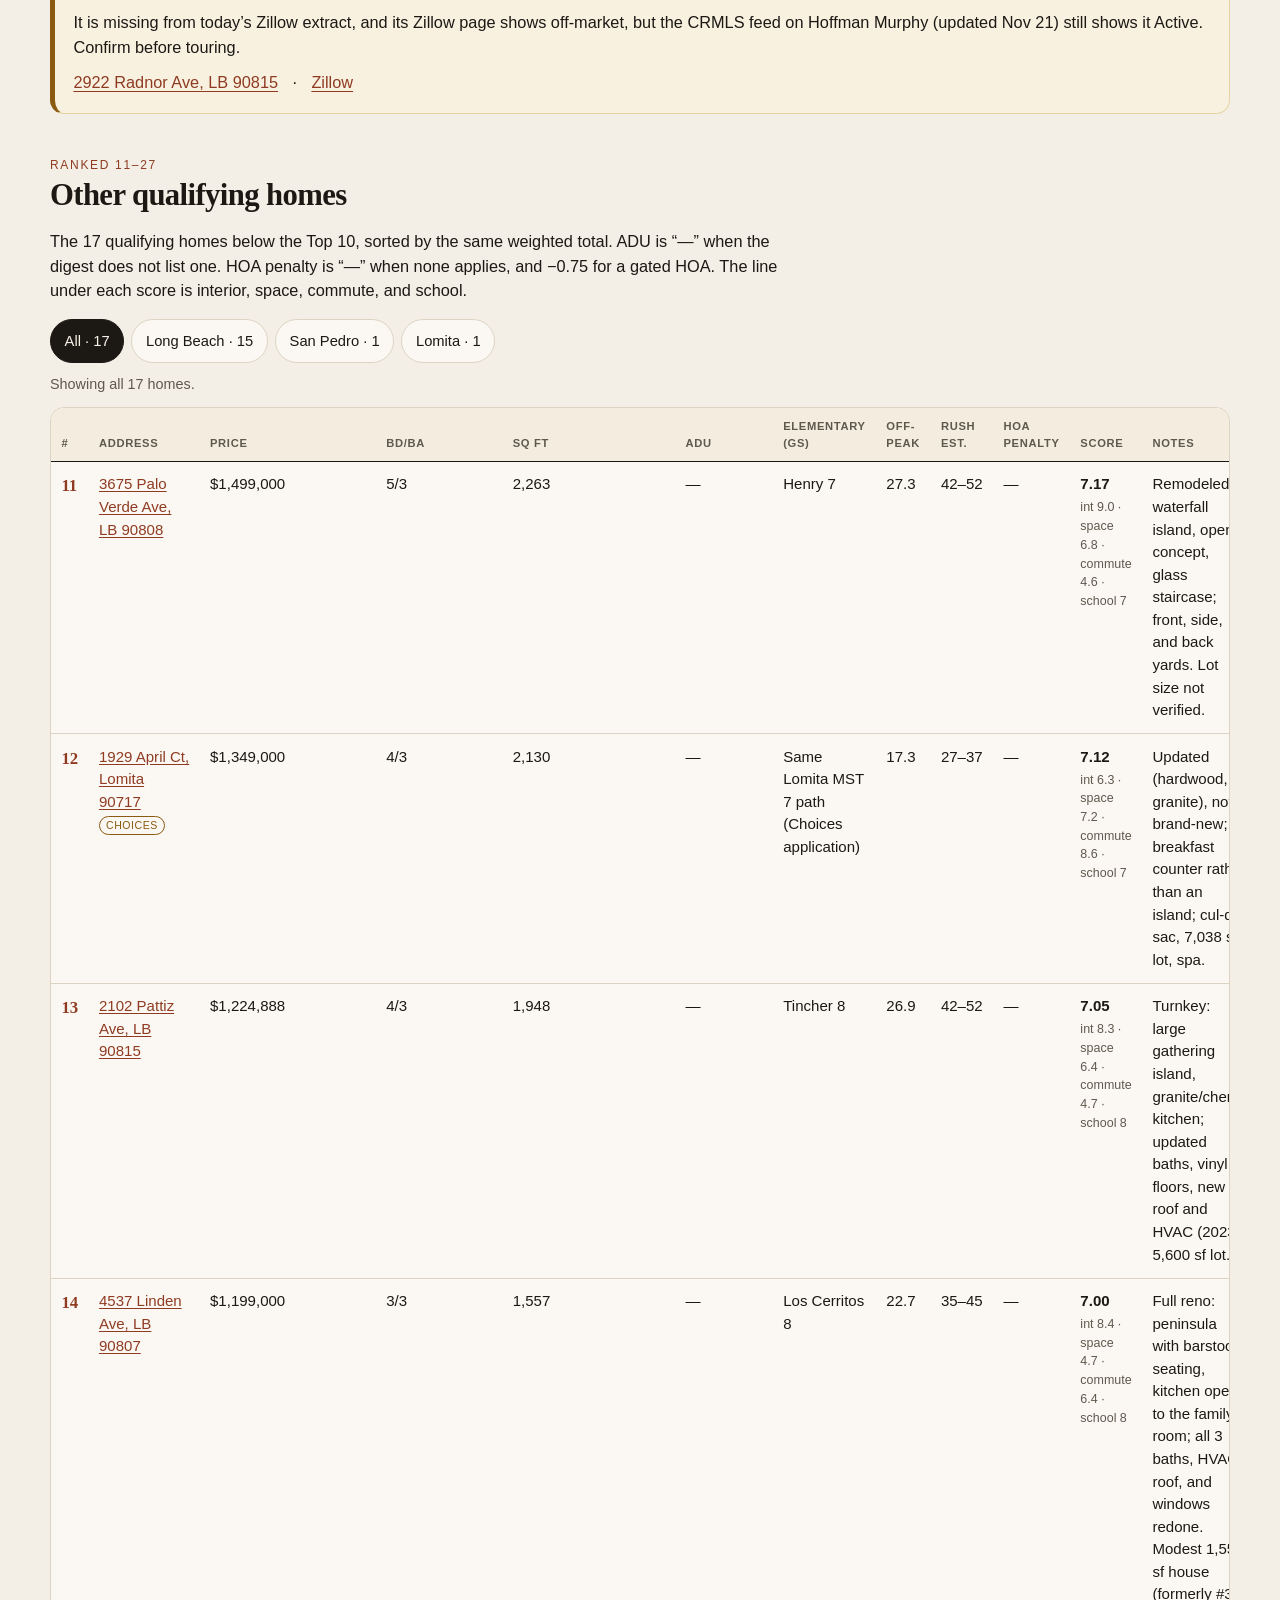
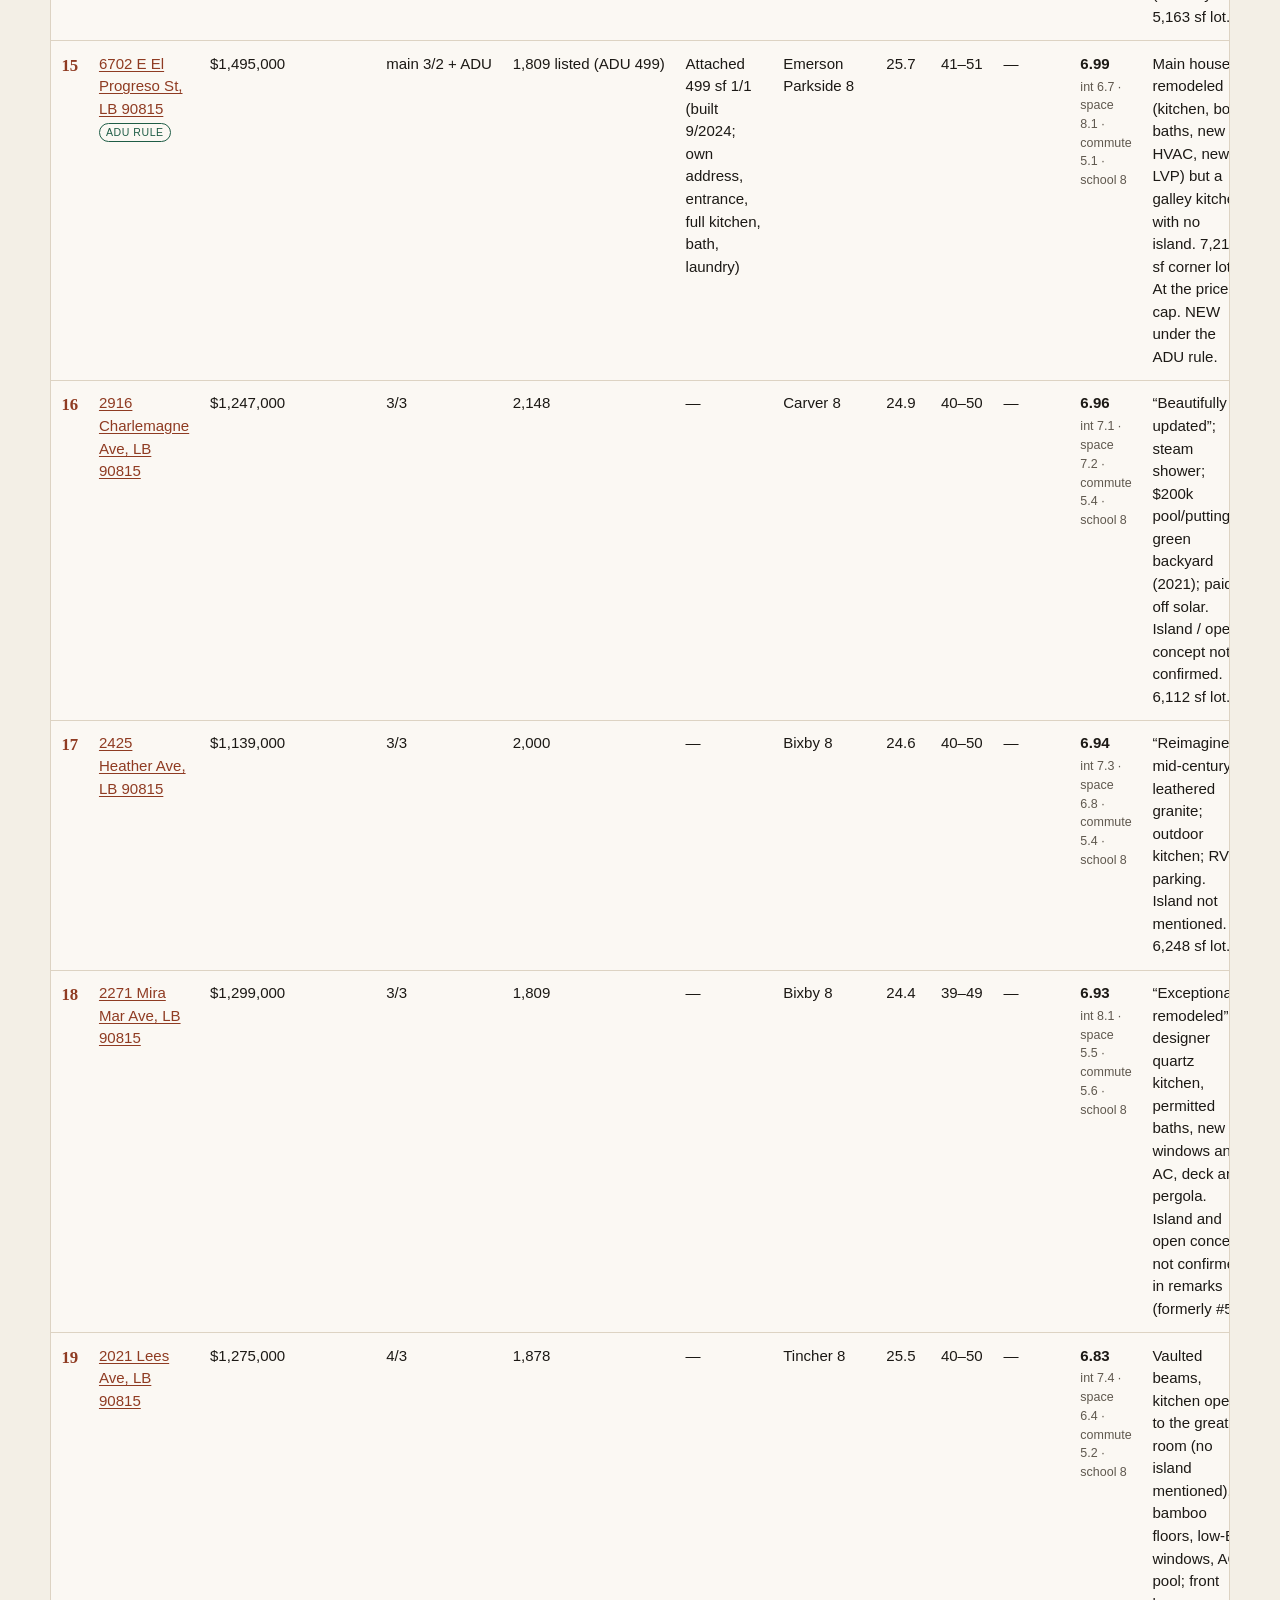
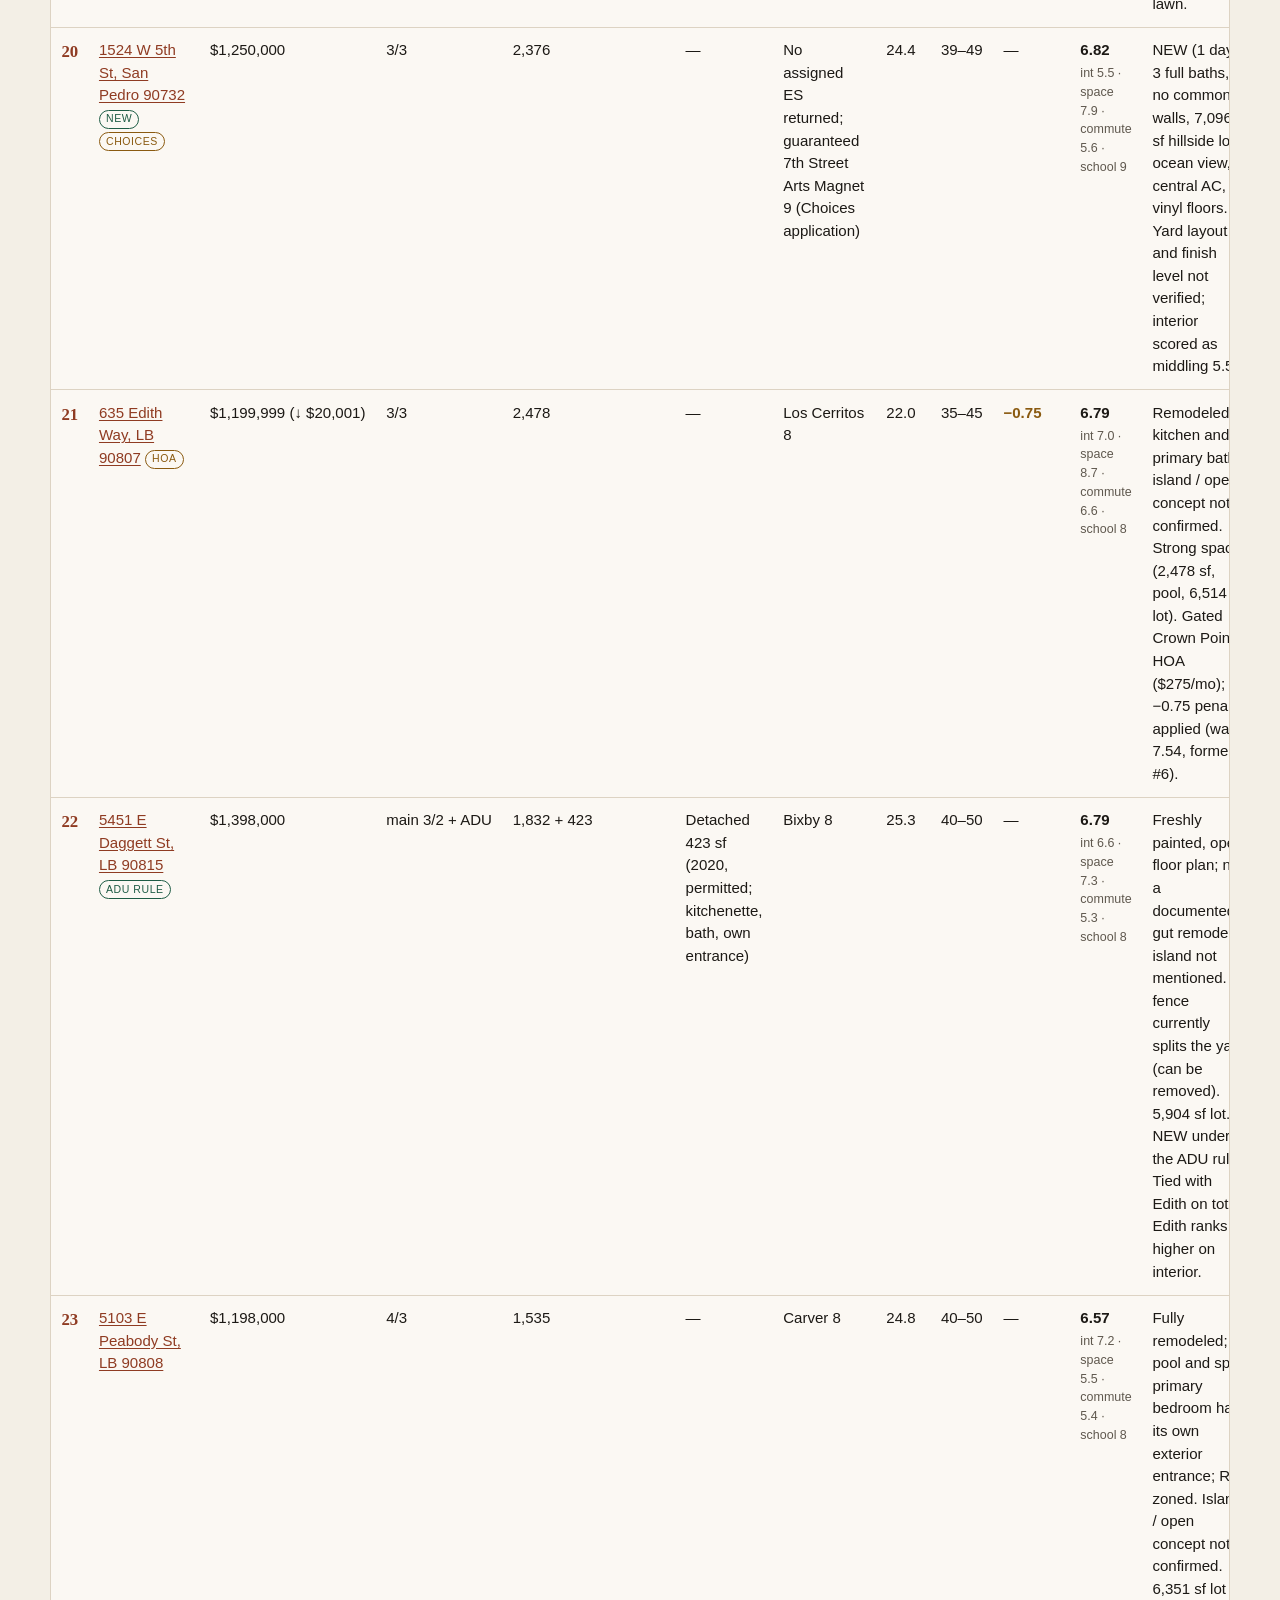
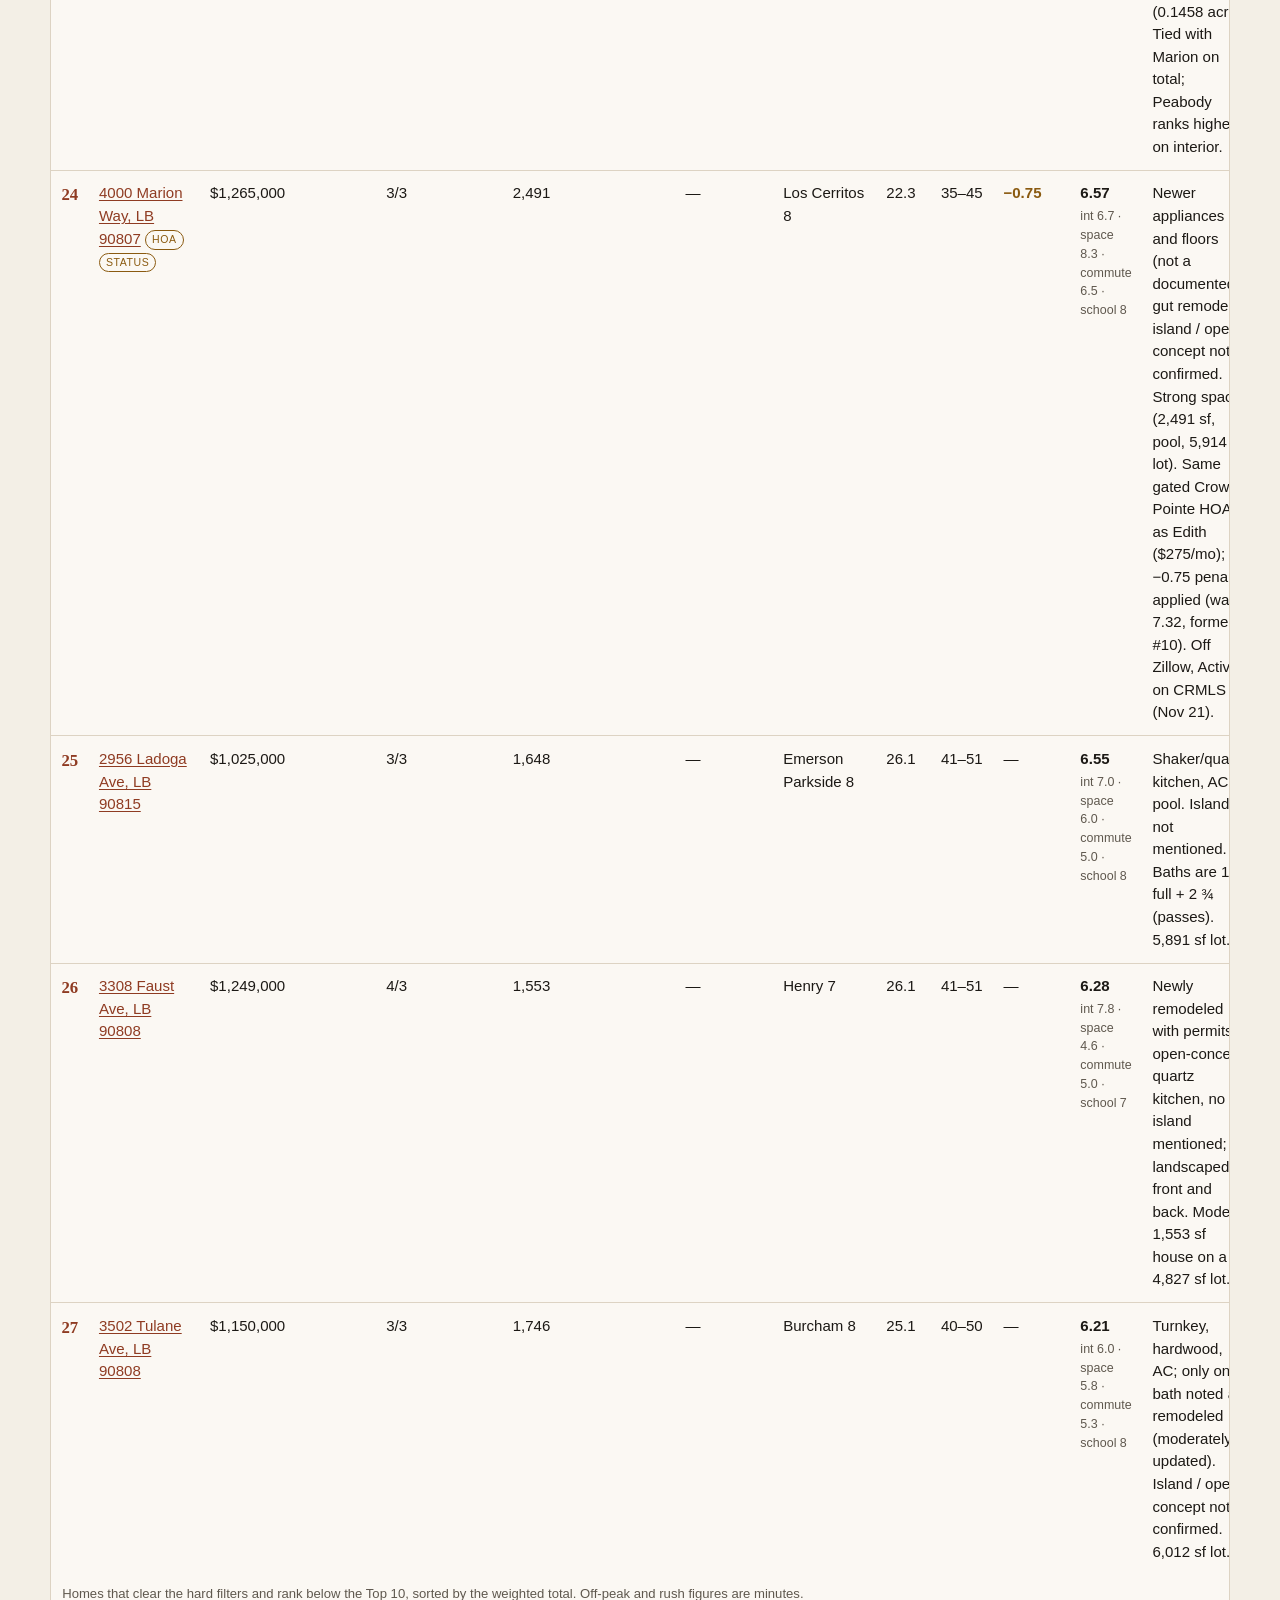
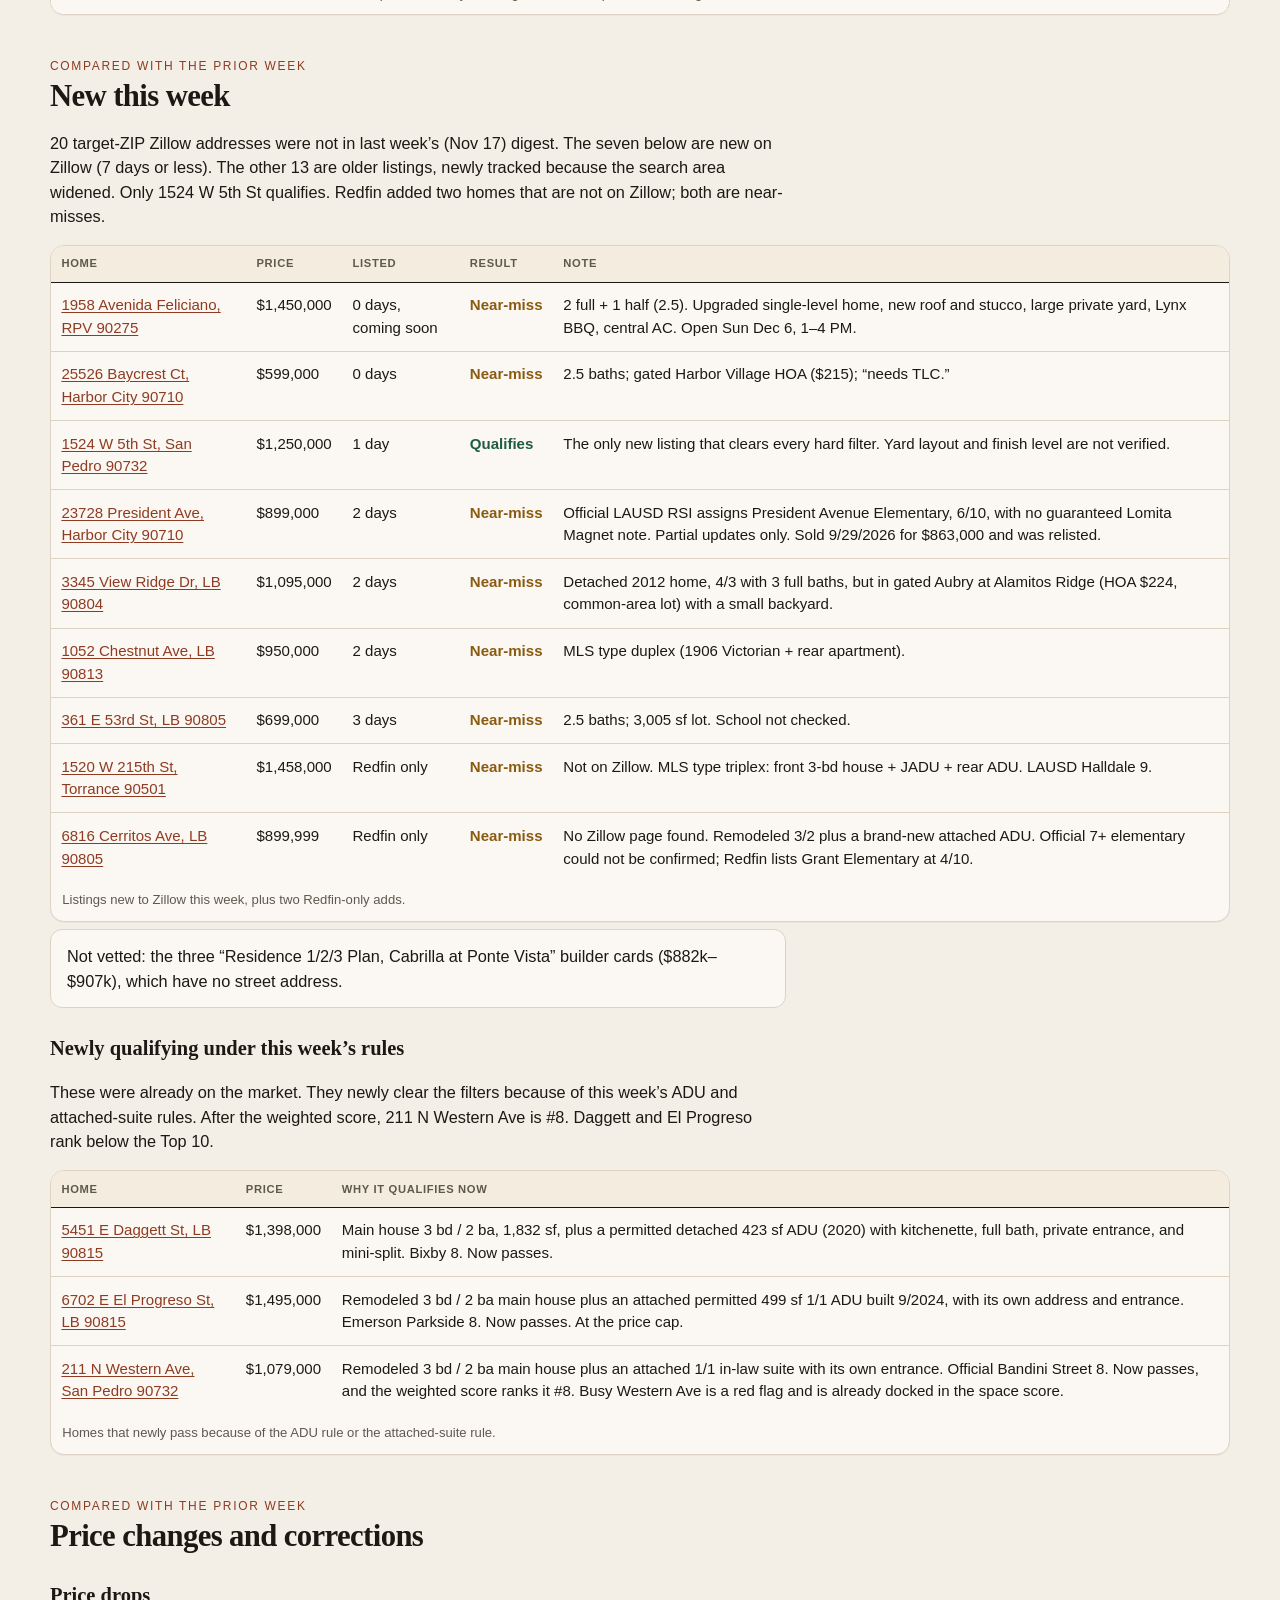
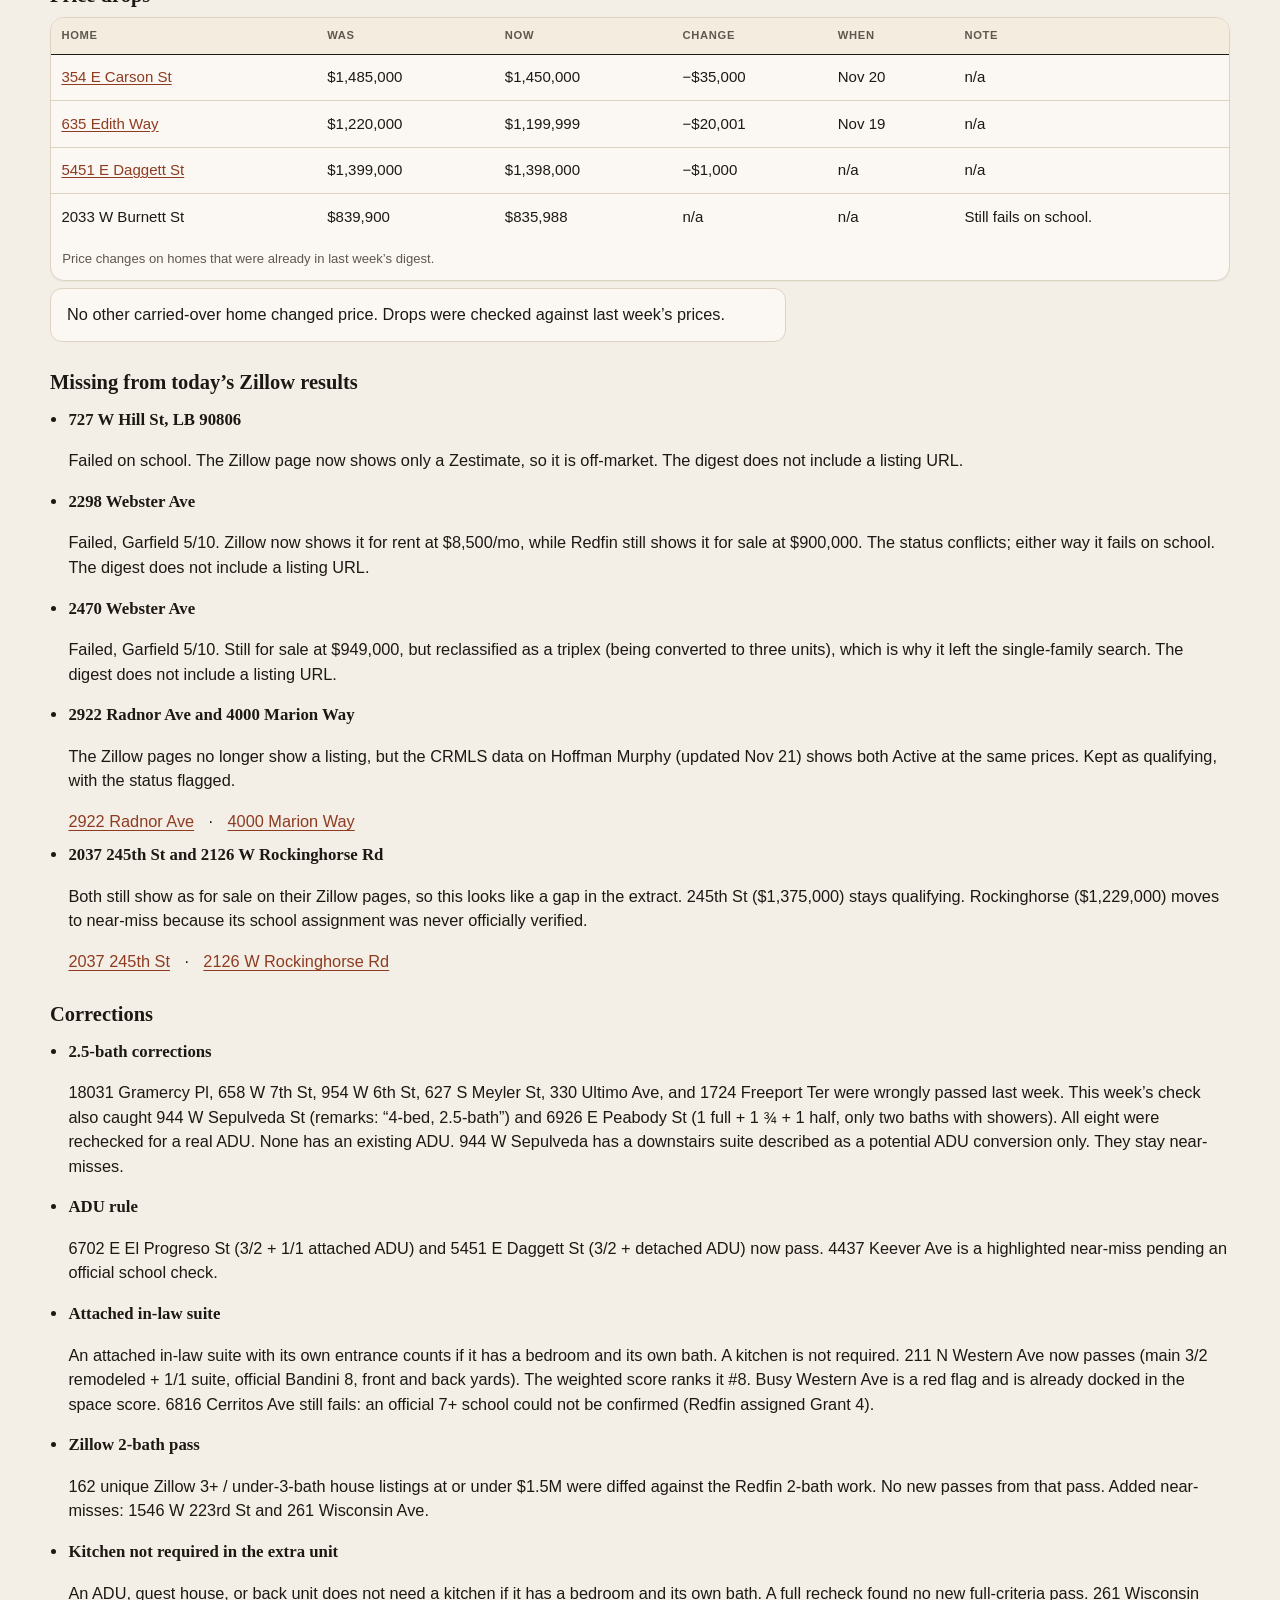
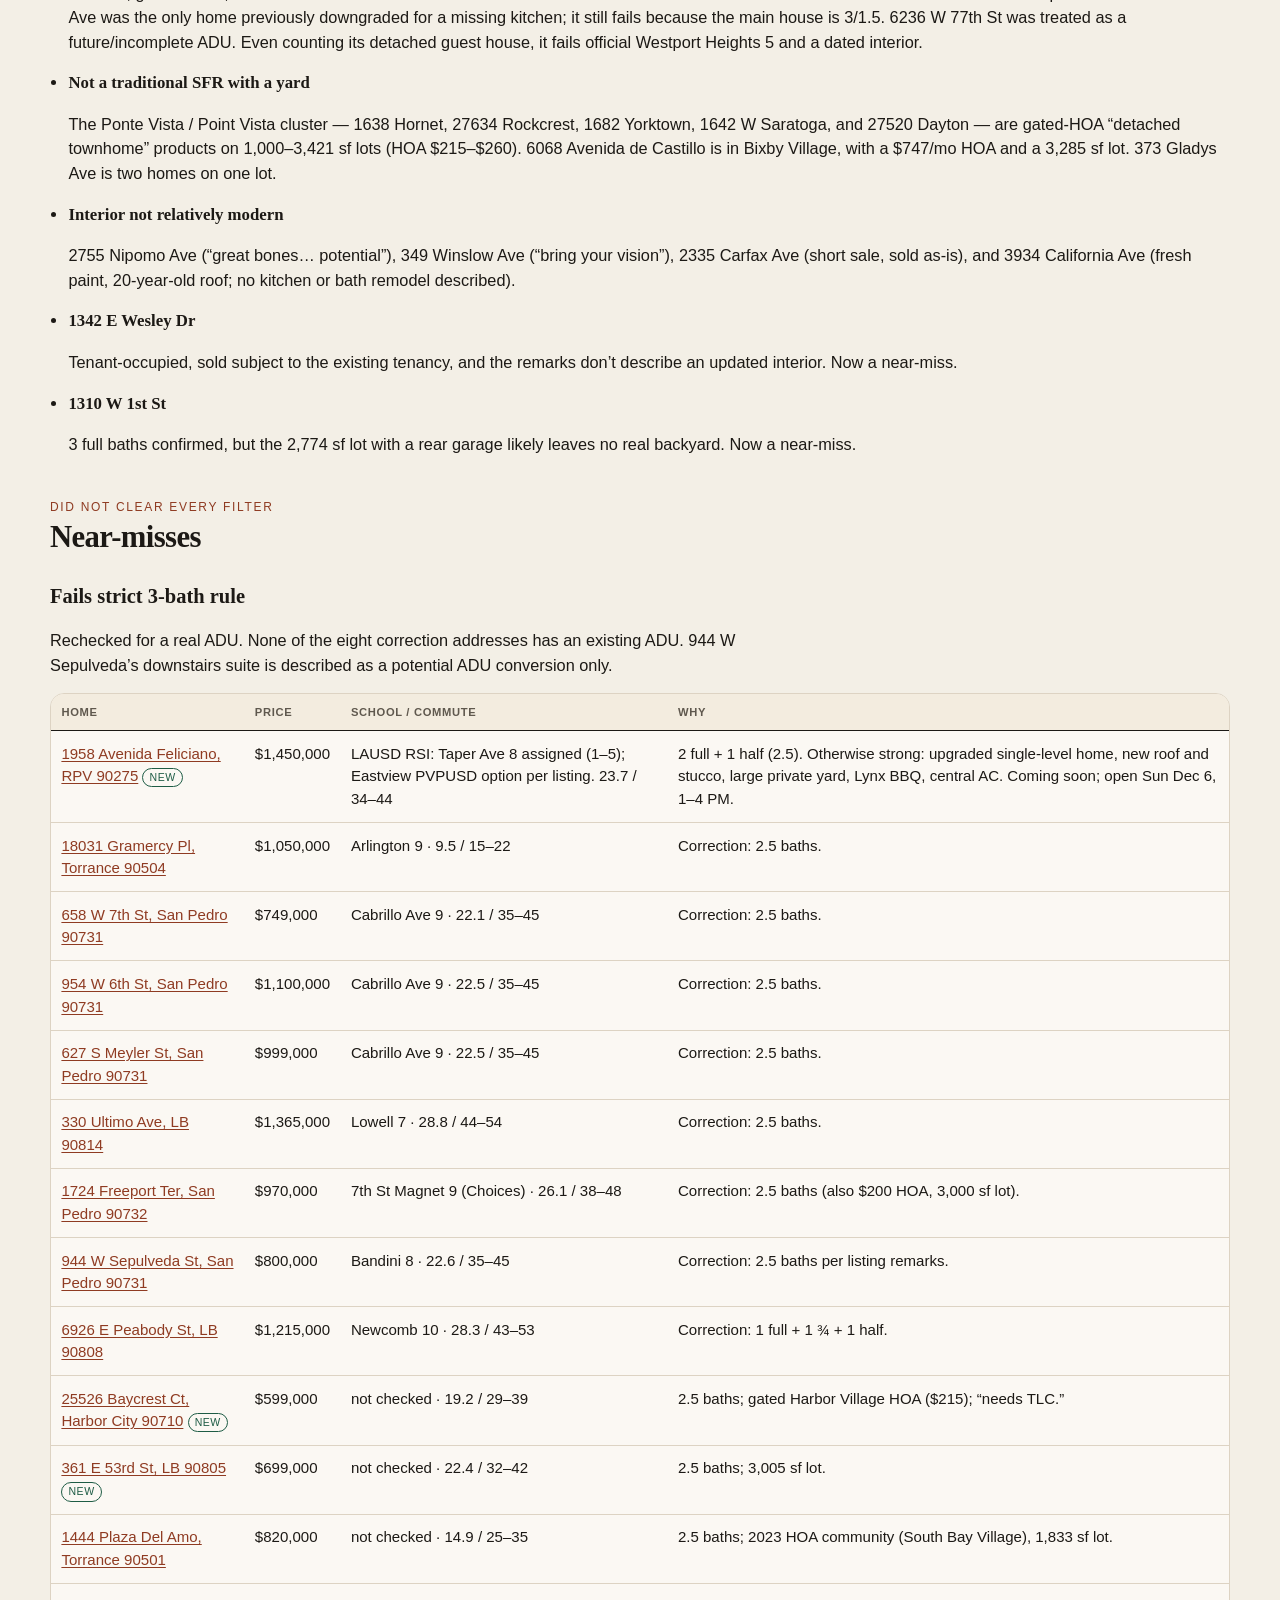
==== commit 96862593: "Keep each weekly digest as its own tab. Move the Nov 21 digest into weeks/2026-11-21.js and list it " ====
--- a/index.html
+++ b/index.html
@@ -3,8 +3,8 @@
 <head>
   <meta charset="utf-8">
   <meta name="viewport" content="width=device-width, initial-scale=1">
-  <title>House Search Digest — Nov 21, 2026</title>
-  <meta name="description" content="Saturday, Nov 21, 2026 digest of single-family homes for sale in the South Bay, Westside, Long Beach, and San Pedro.">
+  <title>House Search Digest</title>
+  <meta name="description" content="Weekly digests of single-family homes for sale in the South Bay, Westside, Long Beach, and San Pedro.">
   <link rel="stylesheet" href="styles.css">
 </head>
 <body>
@@ -13,9 +13,9 @@
     <p class="loading">Loading the digest…</p>
   </main>
   <noscript>
-    <p class="noscript">This page uses a local script to draw the tables. It does not load third-party code or tracking.</p>
+    <p class="noscript">This page uses local scripts to draw the tables. It does not load third-party code or tracking.</p>
   </noscript>
-  <script src="data.js"></script>
+  <script src="weeks/manifest.js"></script>
   <script src="app.js"></script>
 </body>
 </html>
--- a/styles.css
+++ b/styles.css
@@ -106,9 +106,42 @@
   font-size: 0.95rem;
 }
 
+.week-tabs {
+  position: sticky;
+  top: 0;
+  z-index: 5;
+  display: flex;
+  gap: 0.45rem;
+  overflow-x: auto;
+  margin: 0 0 0.2rem;
+  padding: 0.7rem 0 0.65rem;
+  background: rgba(243, 239, 230, 0.96);
+  border-bottom: 1px solid var(--line);
+}
+
+.week-tab {
+  appearance: none;
+  border: 1px solid var(--line);
+  background: var(--paper);
+  color: var(--ink);
+  border-radius: 999px;
+  min-height: 44px;
+  padding: 0.4rem 0.95rem;
+  font: inherit;
+  font-size: 0.95rem;
+  cursor: pointer;
+  white-space: nowrap;
+}
+
+.week-tab[aria-selected="true"] {
+  background: var(--ink);
+  border-color: var(--ink);
+  color: #f6f1e6;
+}
+
 .nav {
   position: sticky;
-  top: 0;
+  top: 3.55rem;
   z-index: 4;
   background: rgba(243, 239, 230, 0.94);
   backdrop-filter: blur(8px);
@@ -133,7 +166,7 @@
 
 .nav a:hover { text-decoration: underline; }
 
-.section, footer.criteria { margin: 2.6rem 0; scroll-margin-top: 3.4rem; }
+.section, footer.criteria { margin: 2.6rem 0; scroll-margin-top: 7rem; }
 
 .kicker {
   margin: 0 0 0.25rem;
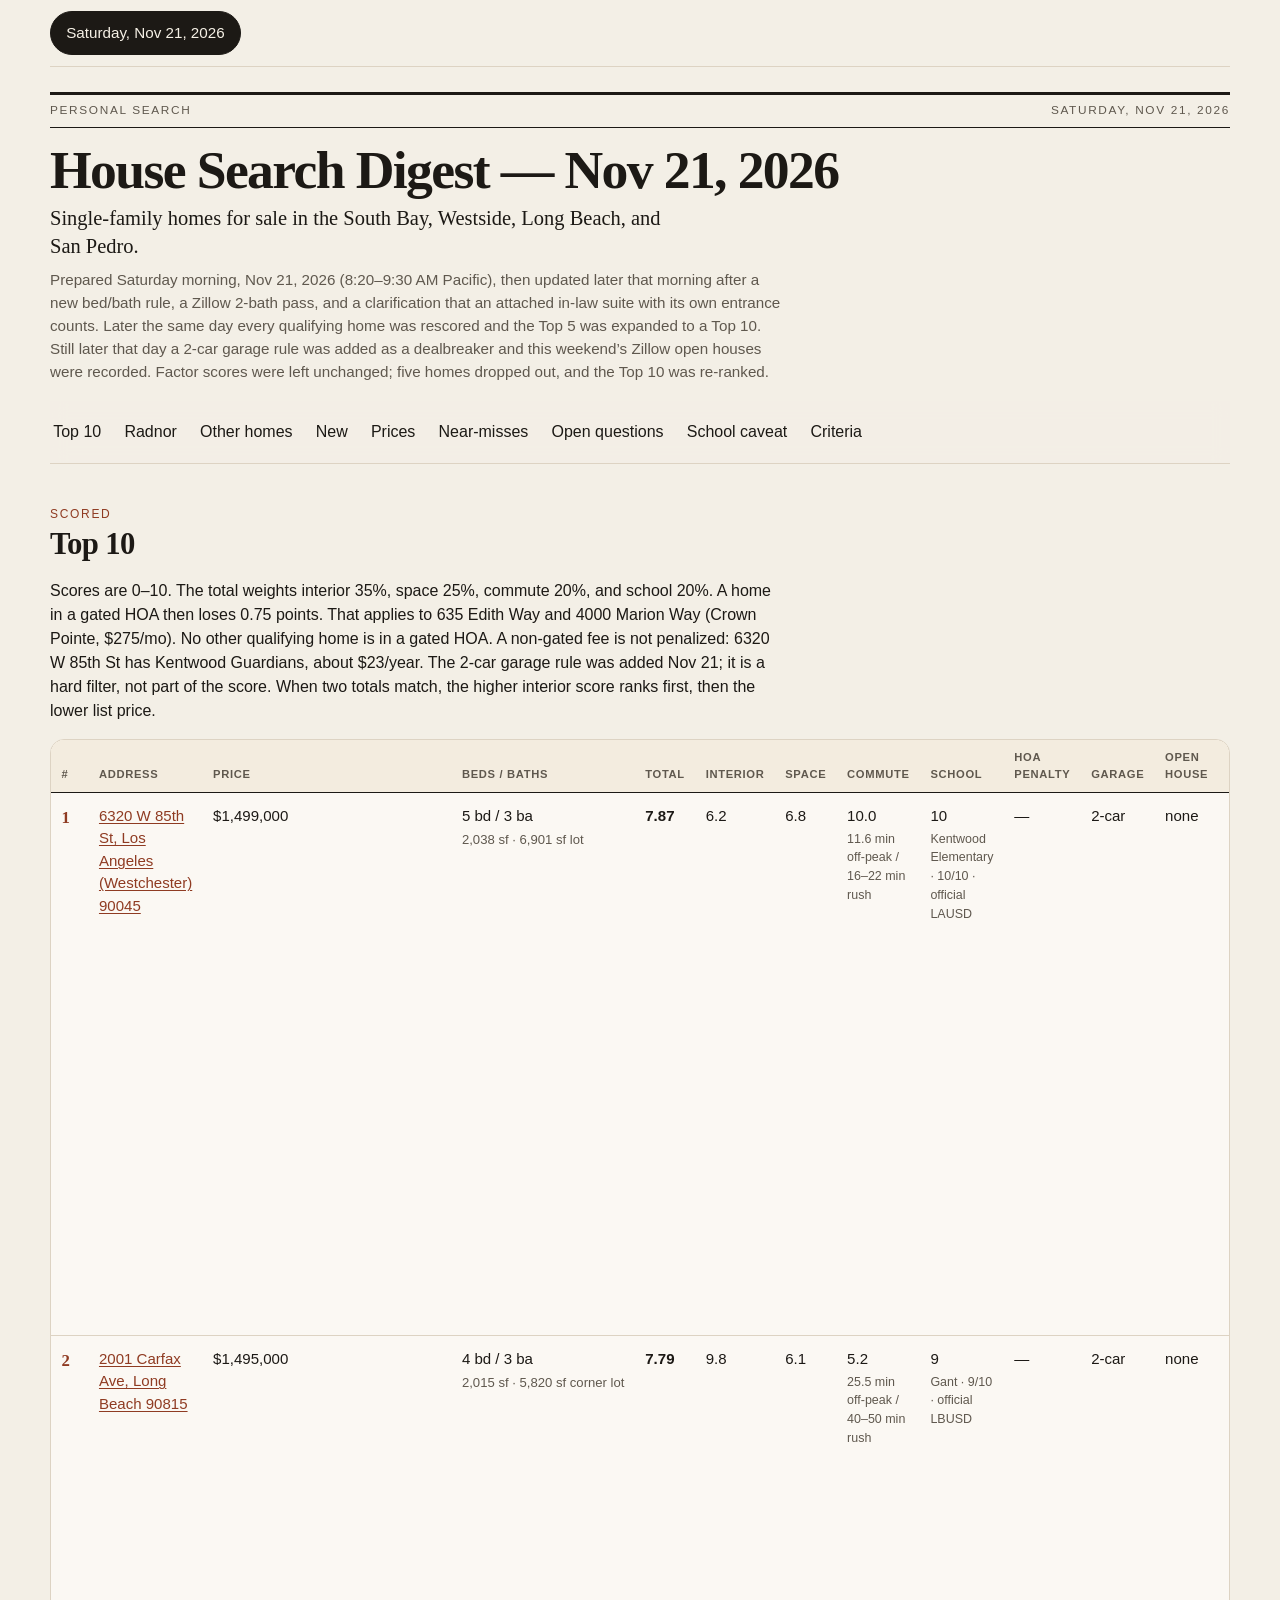
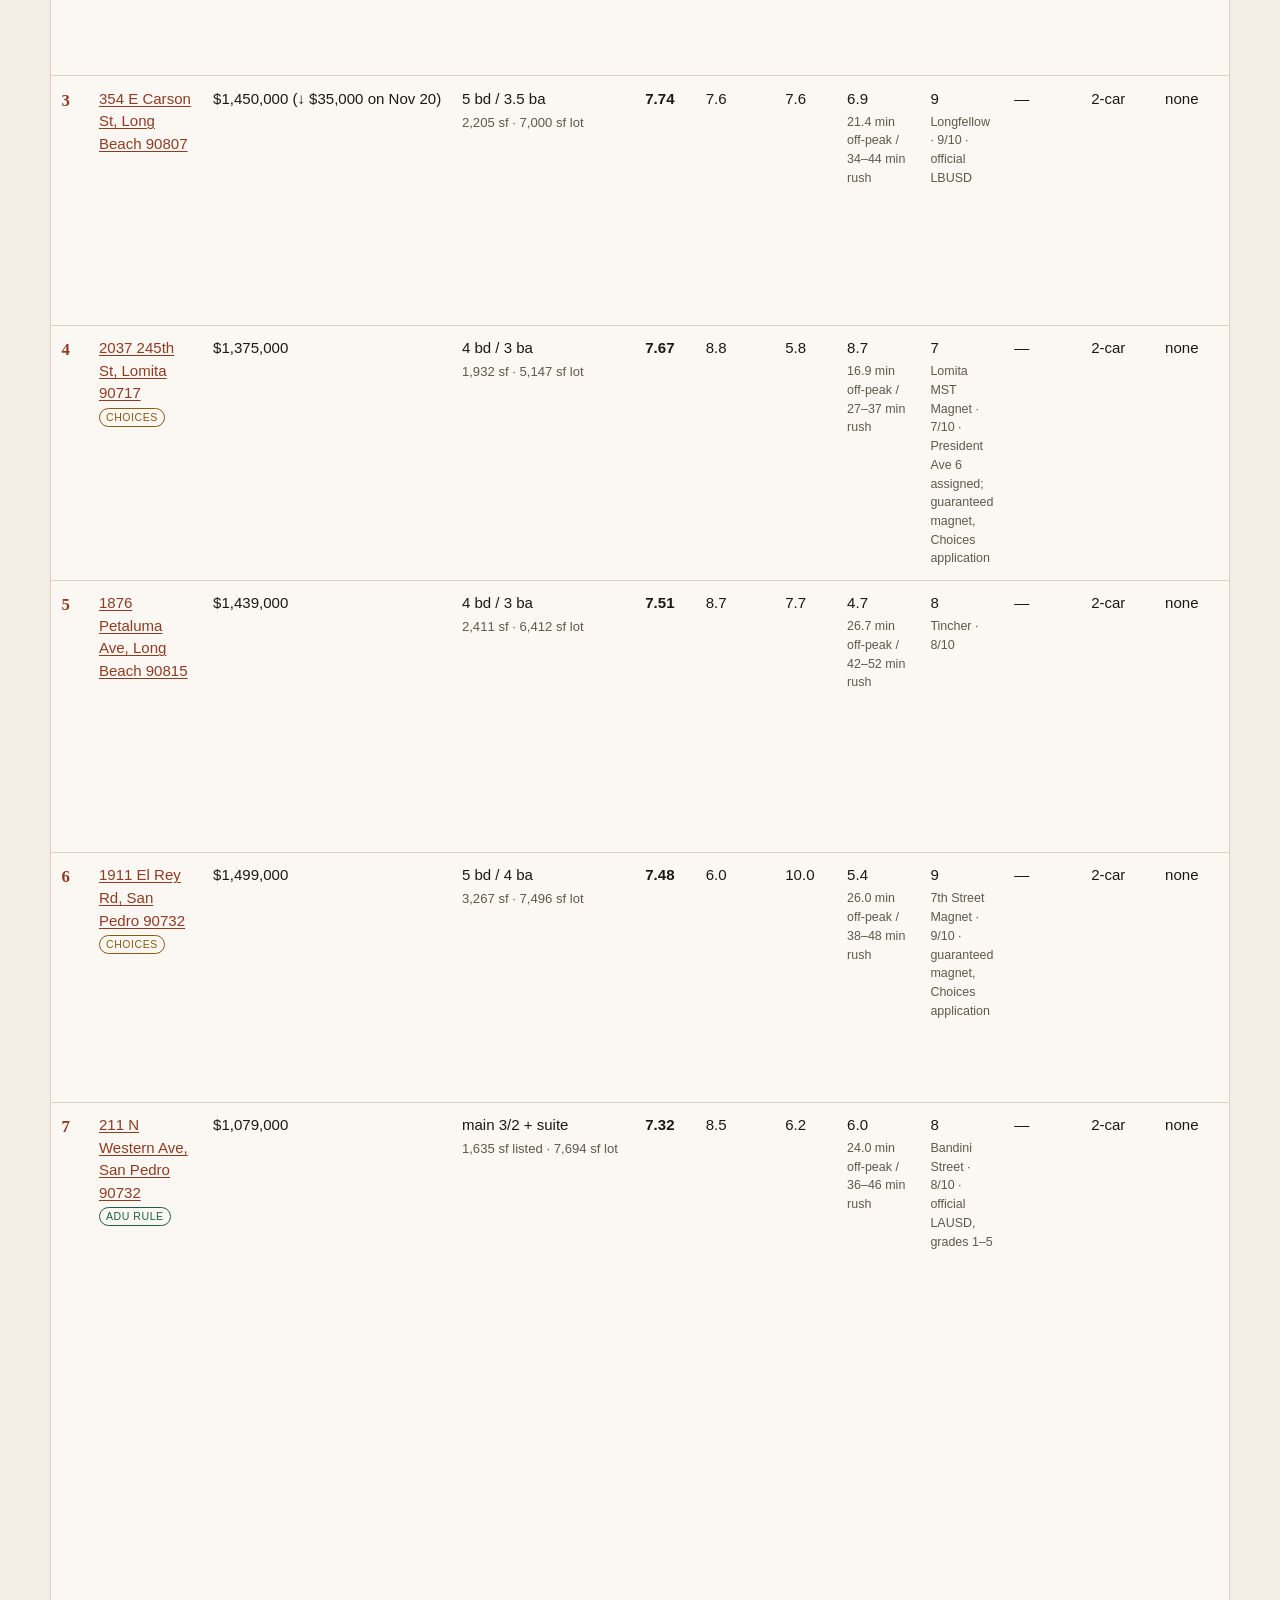
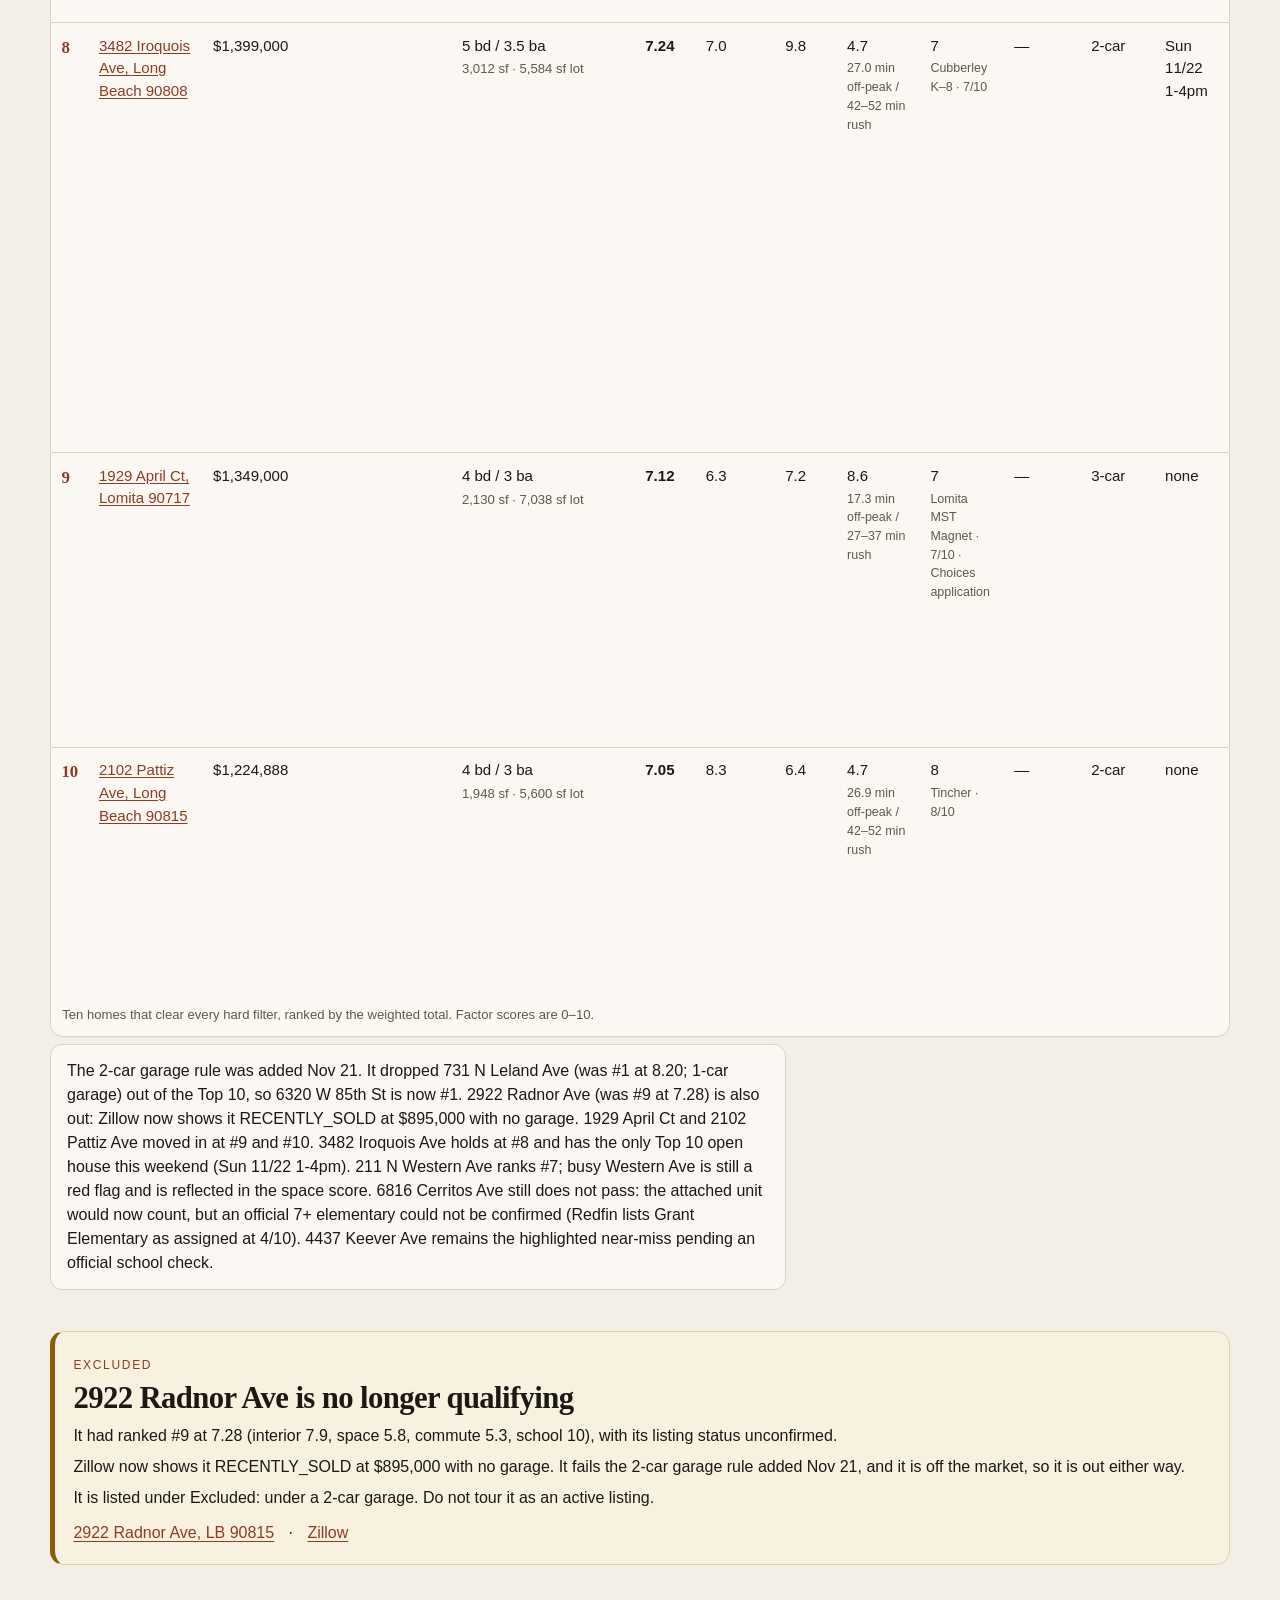
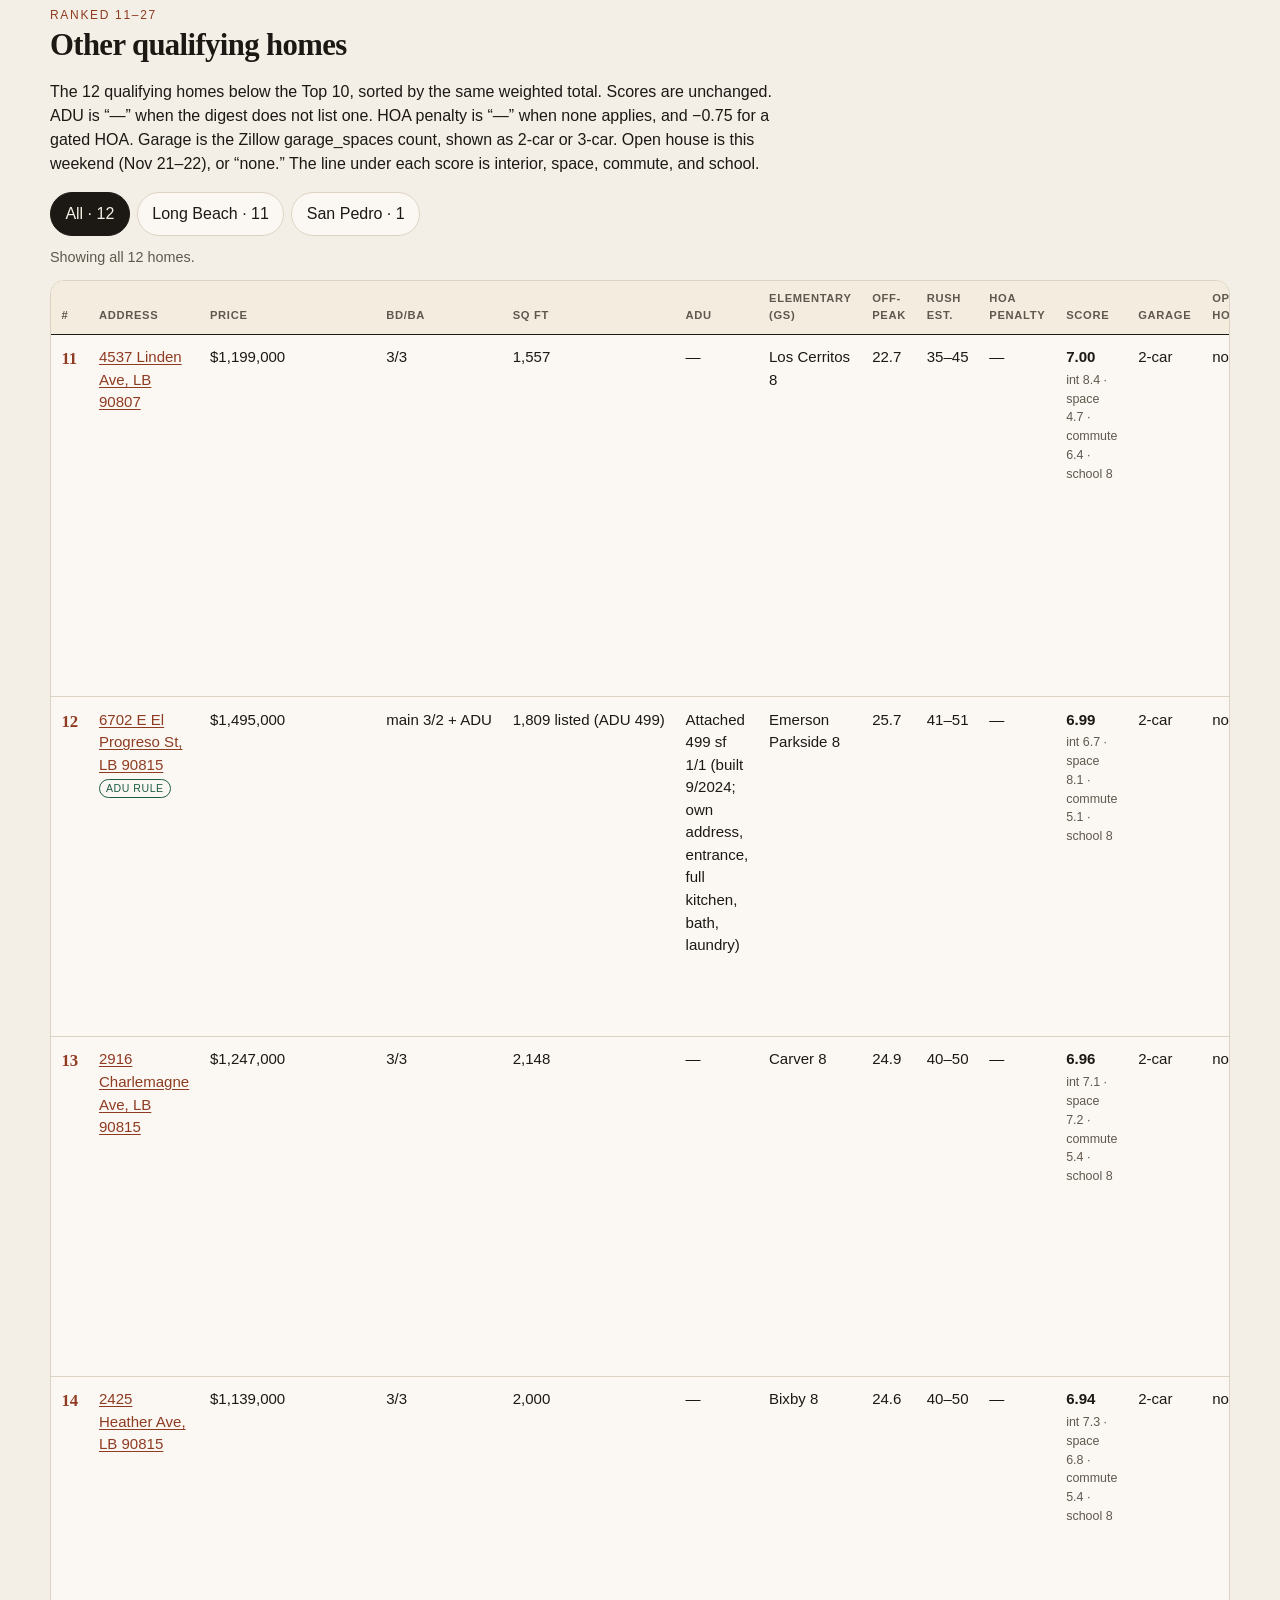
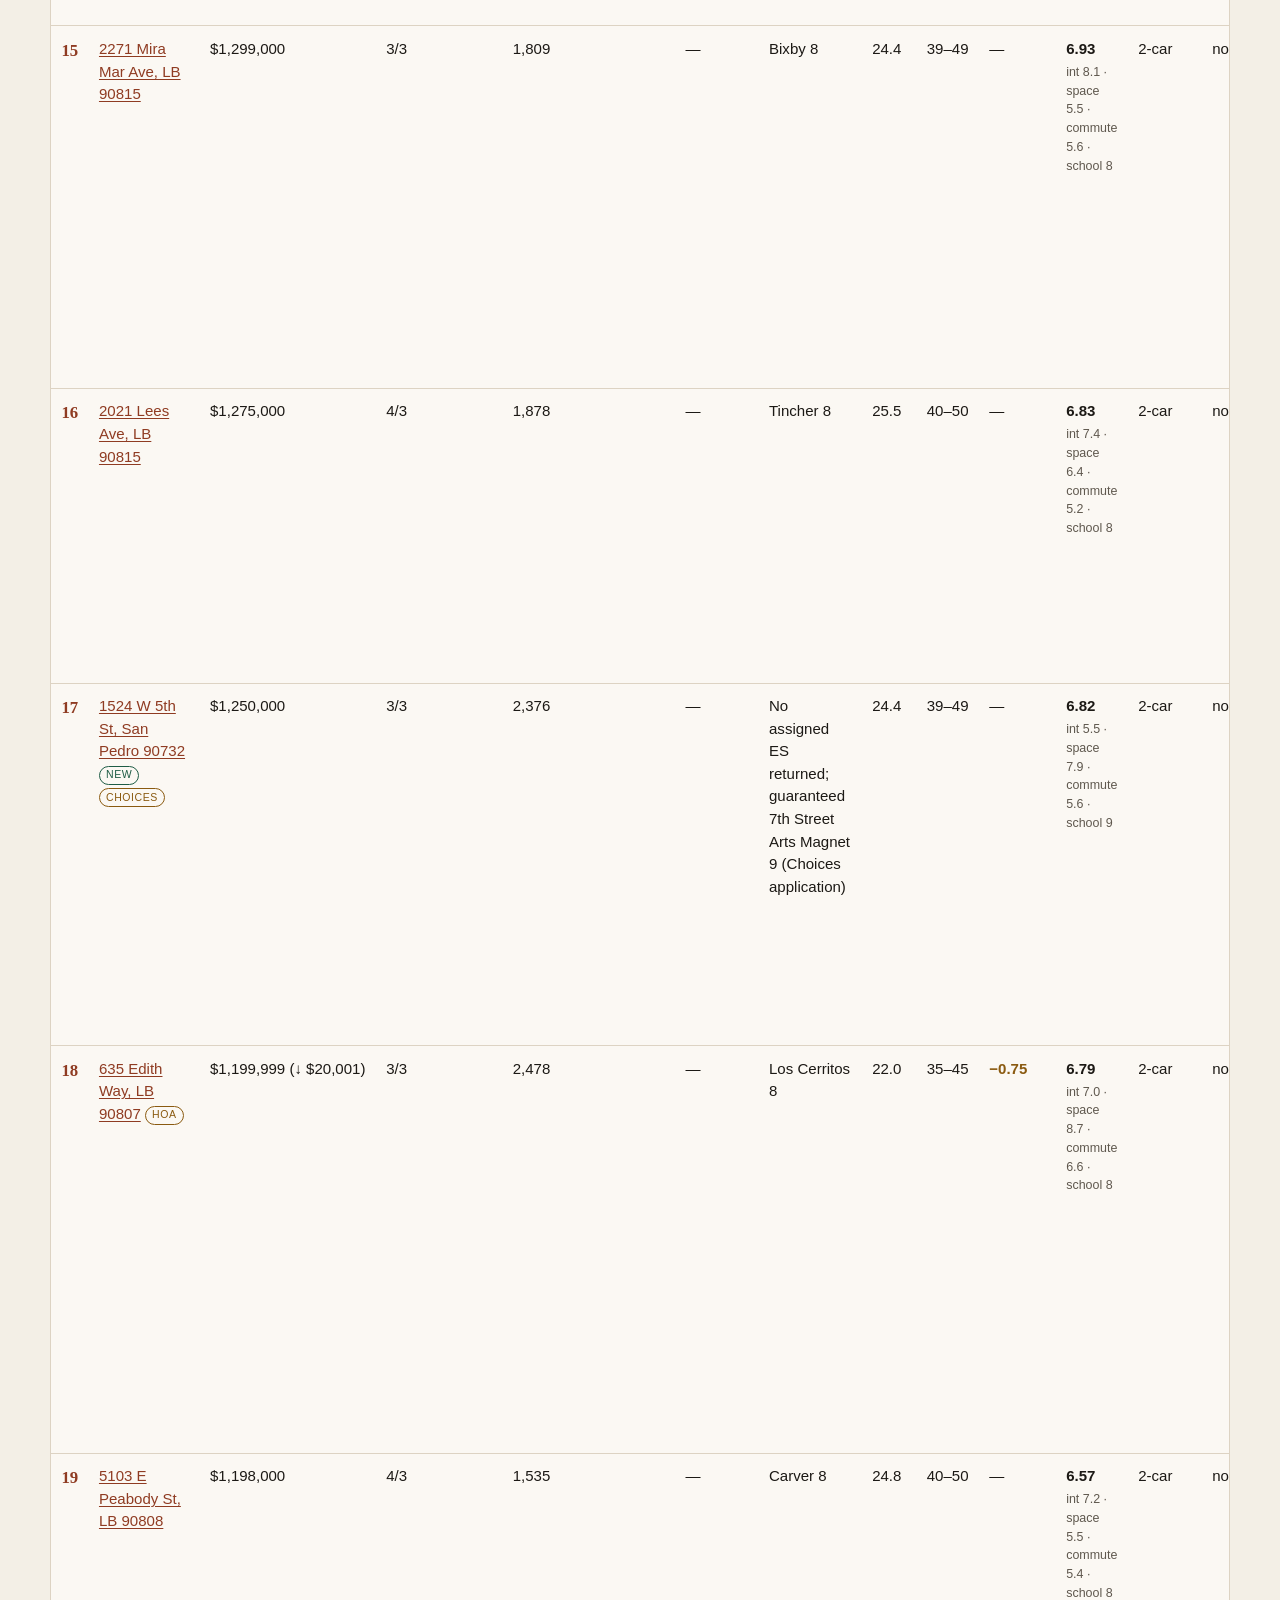
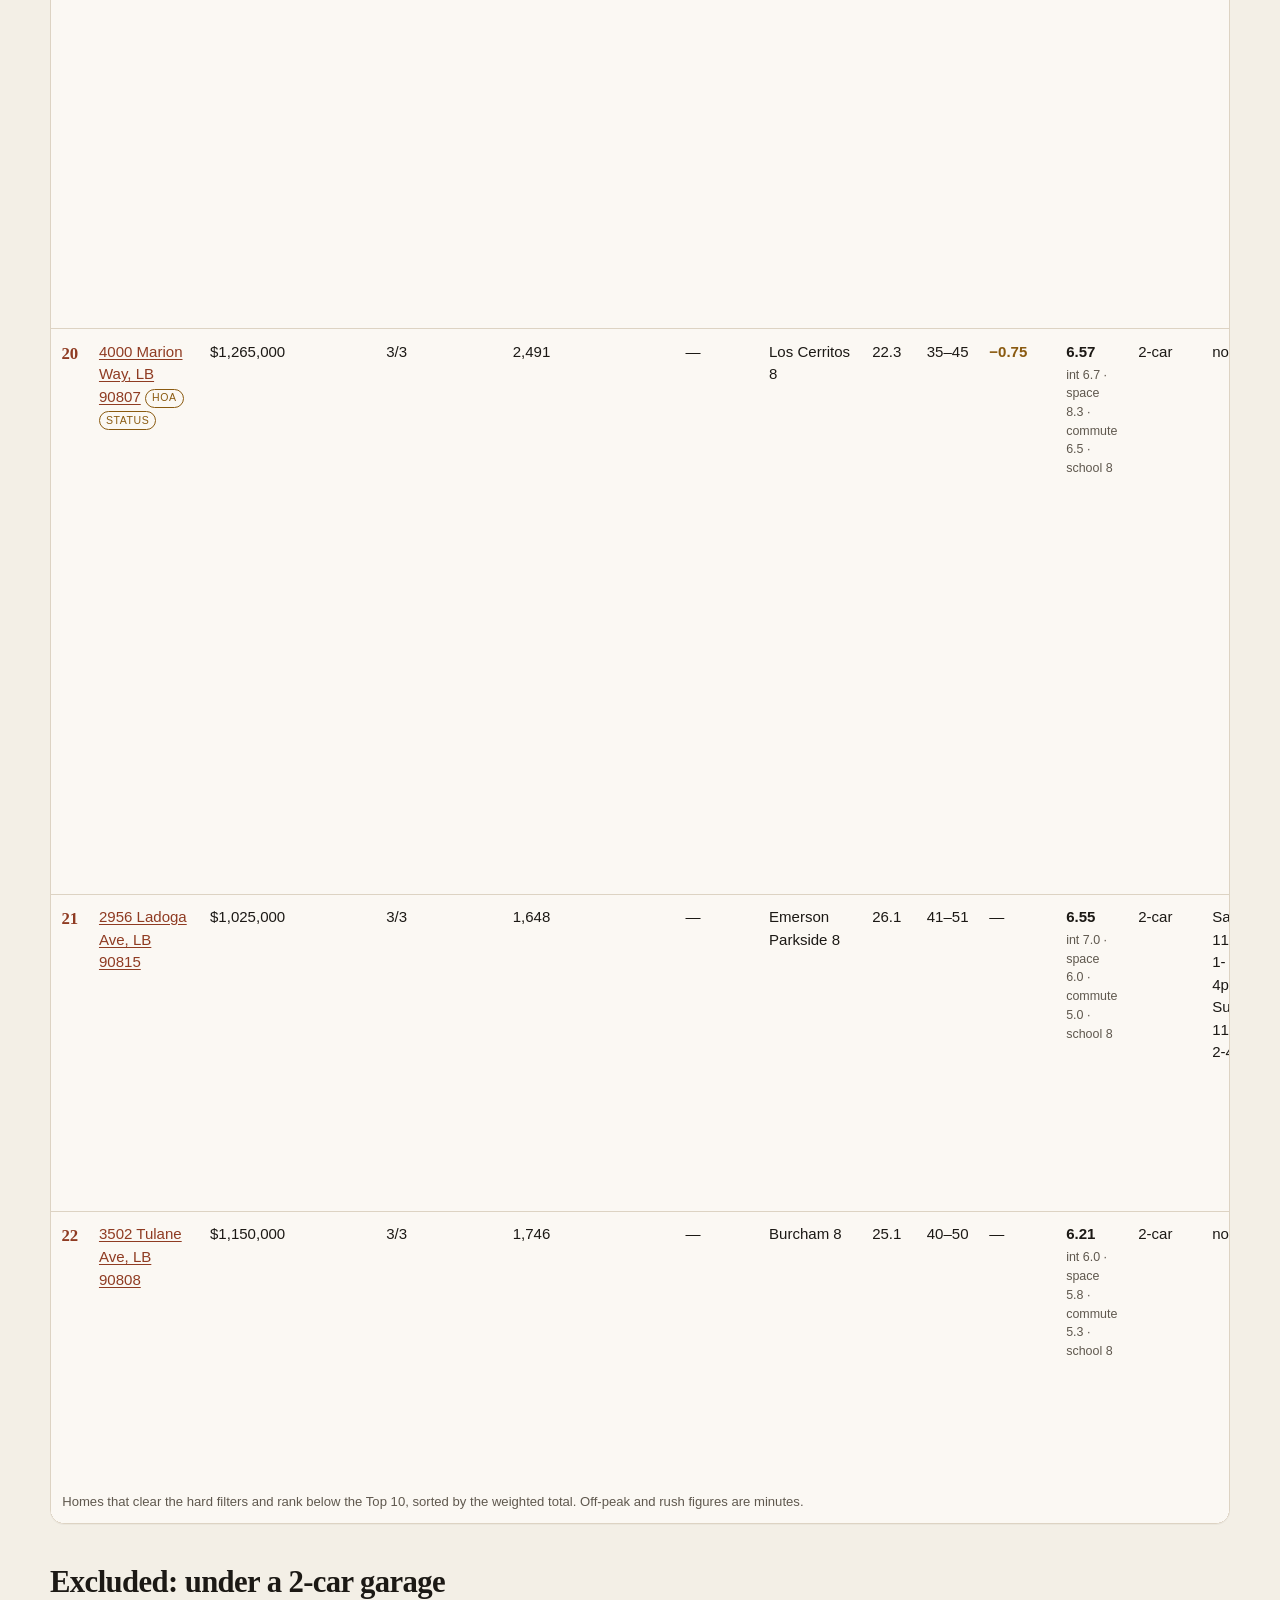
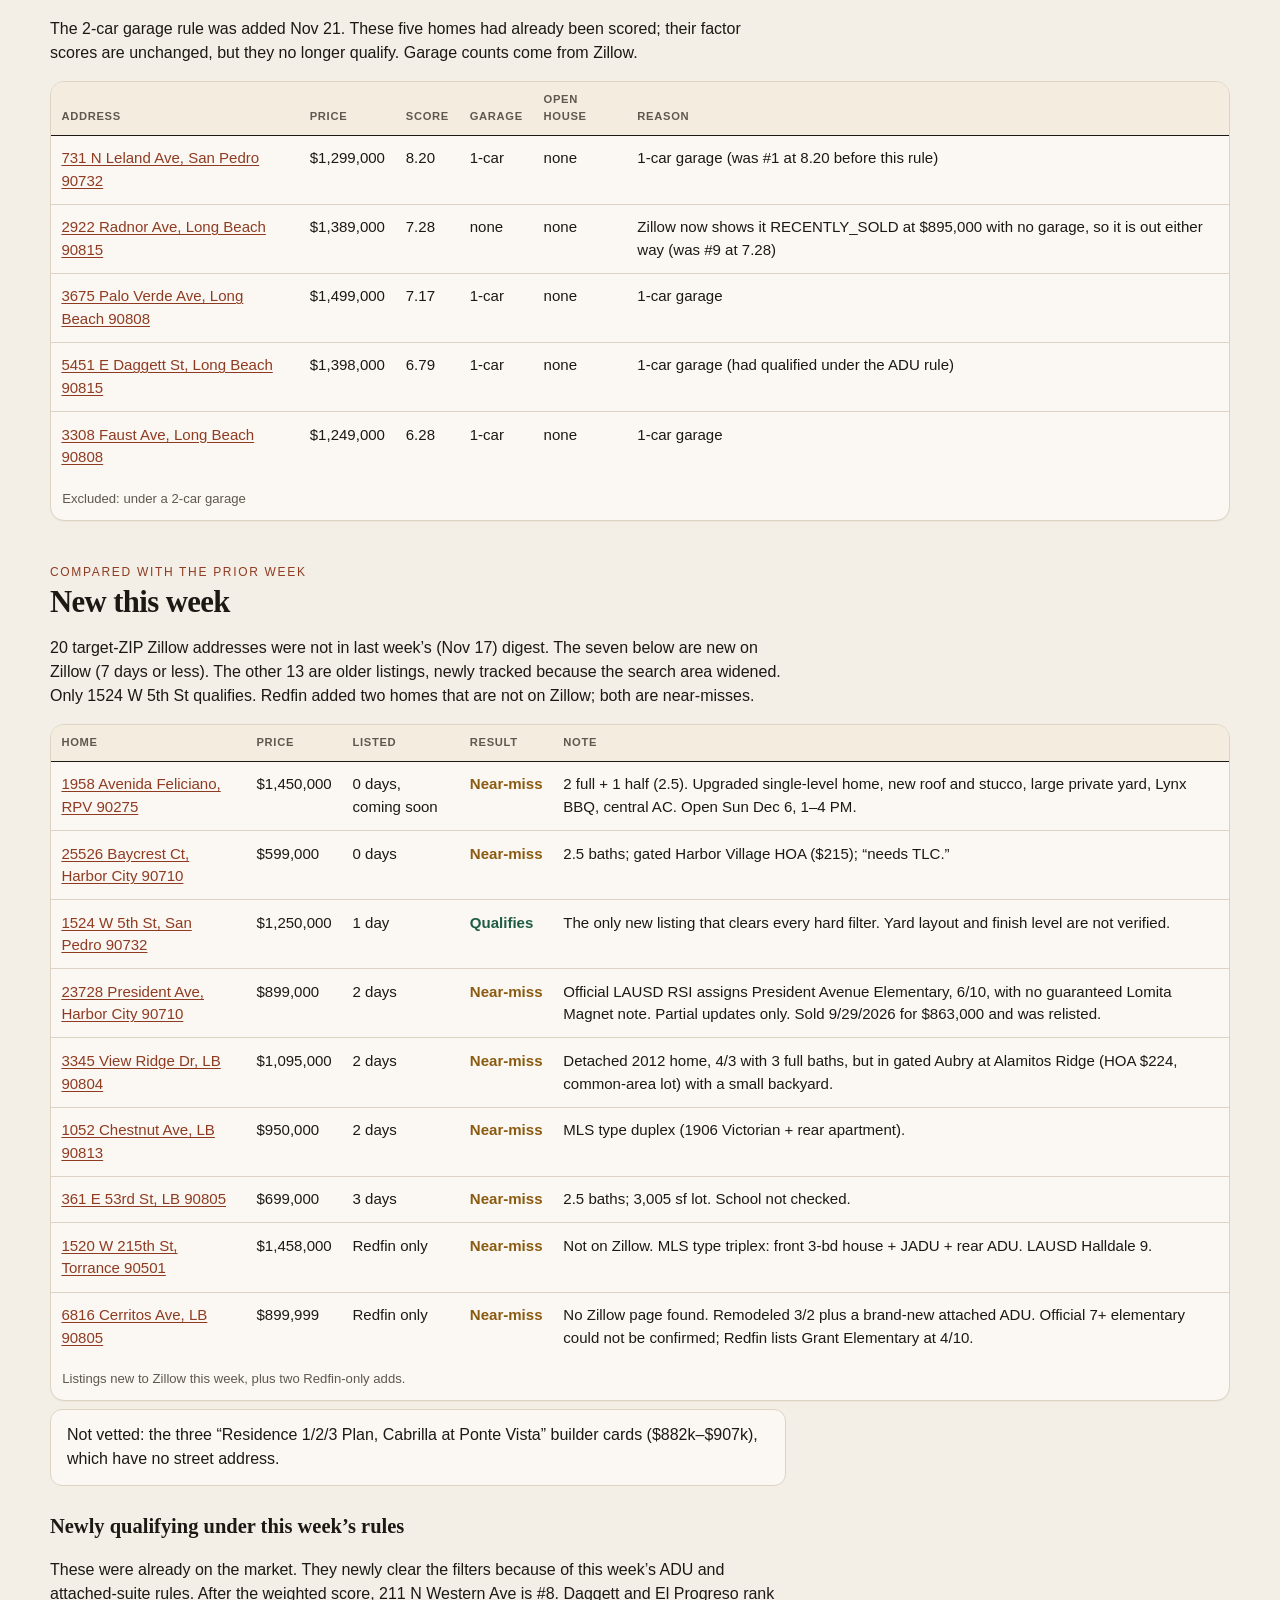
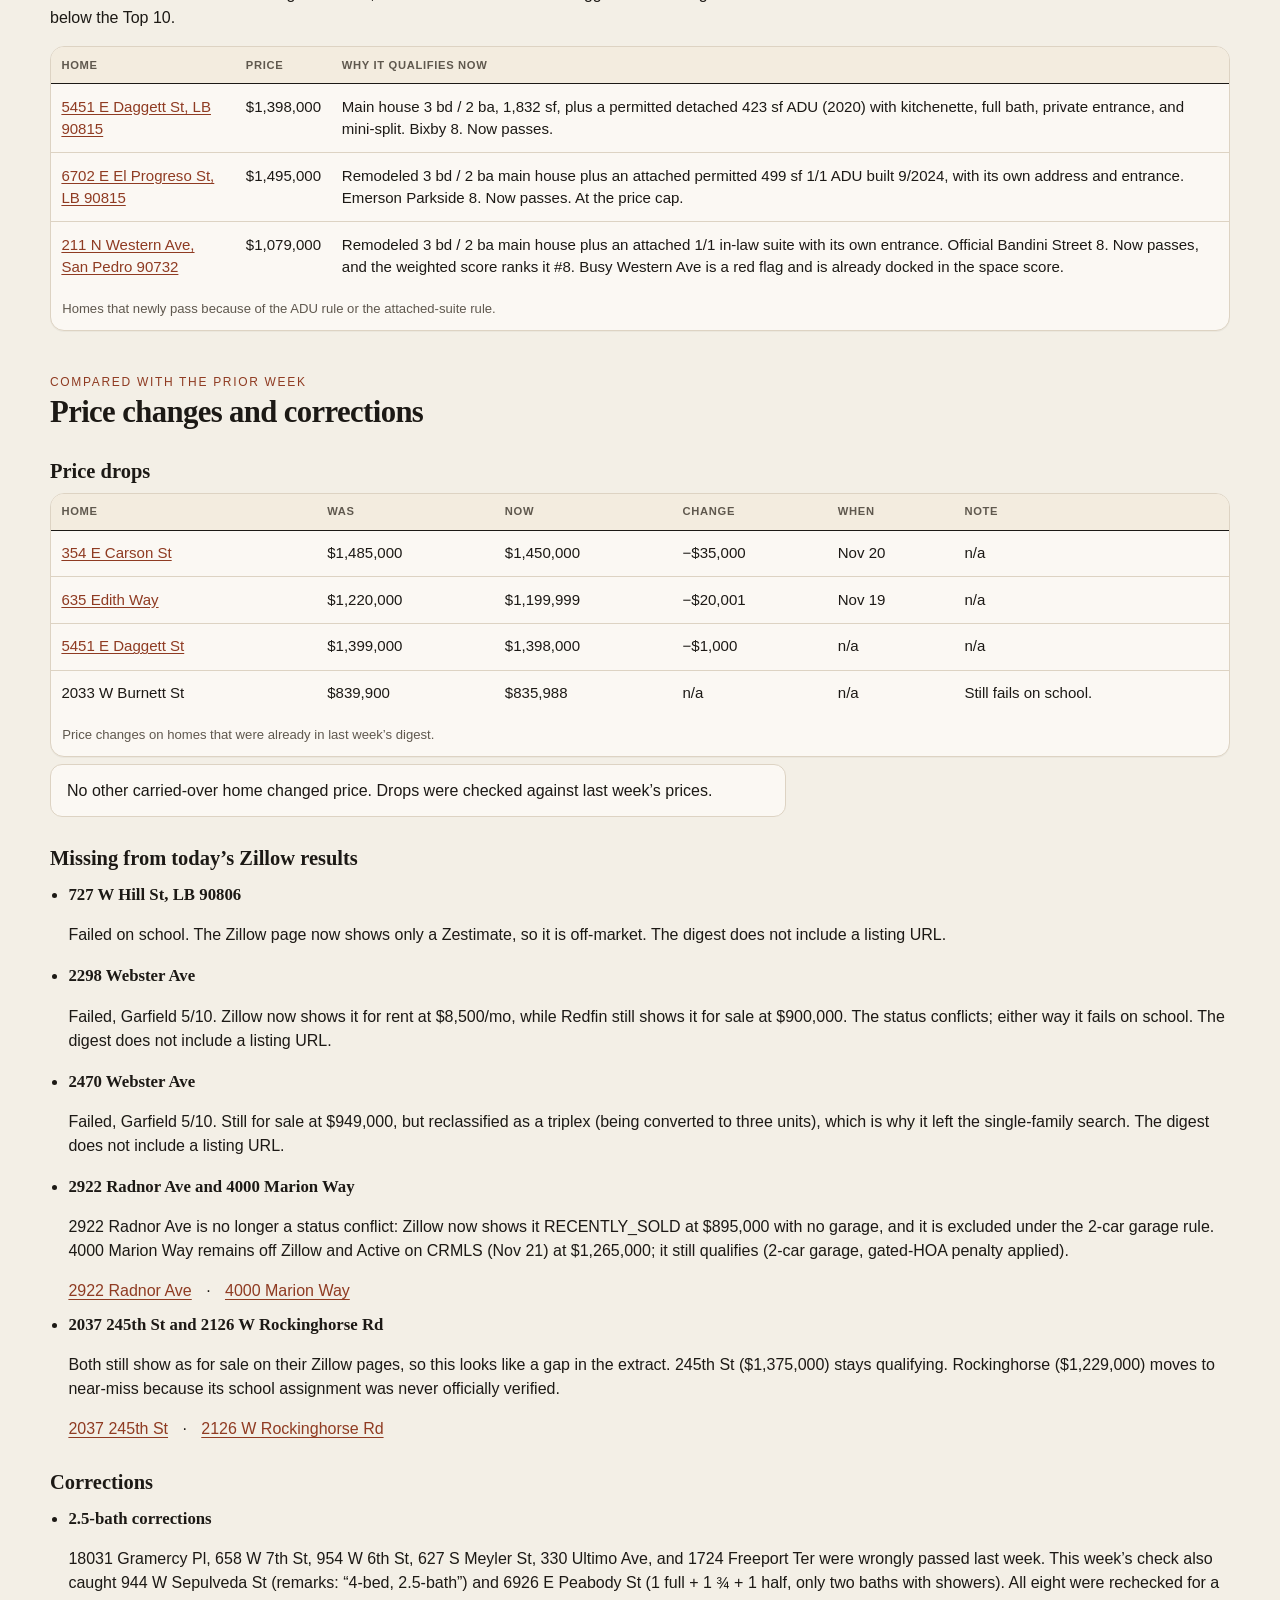
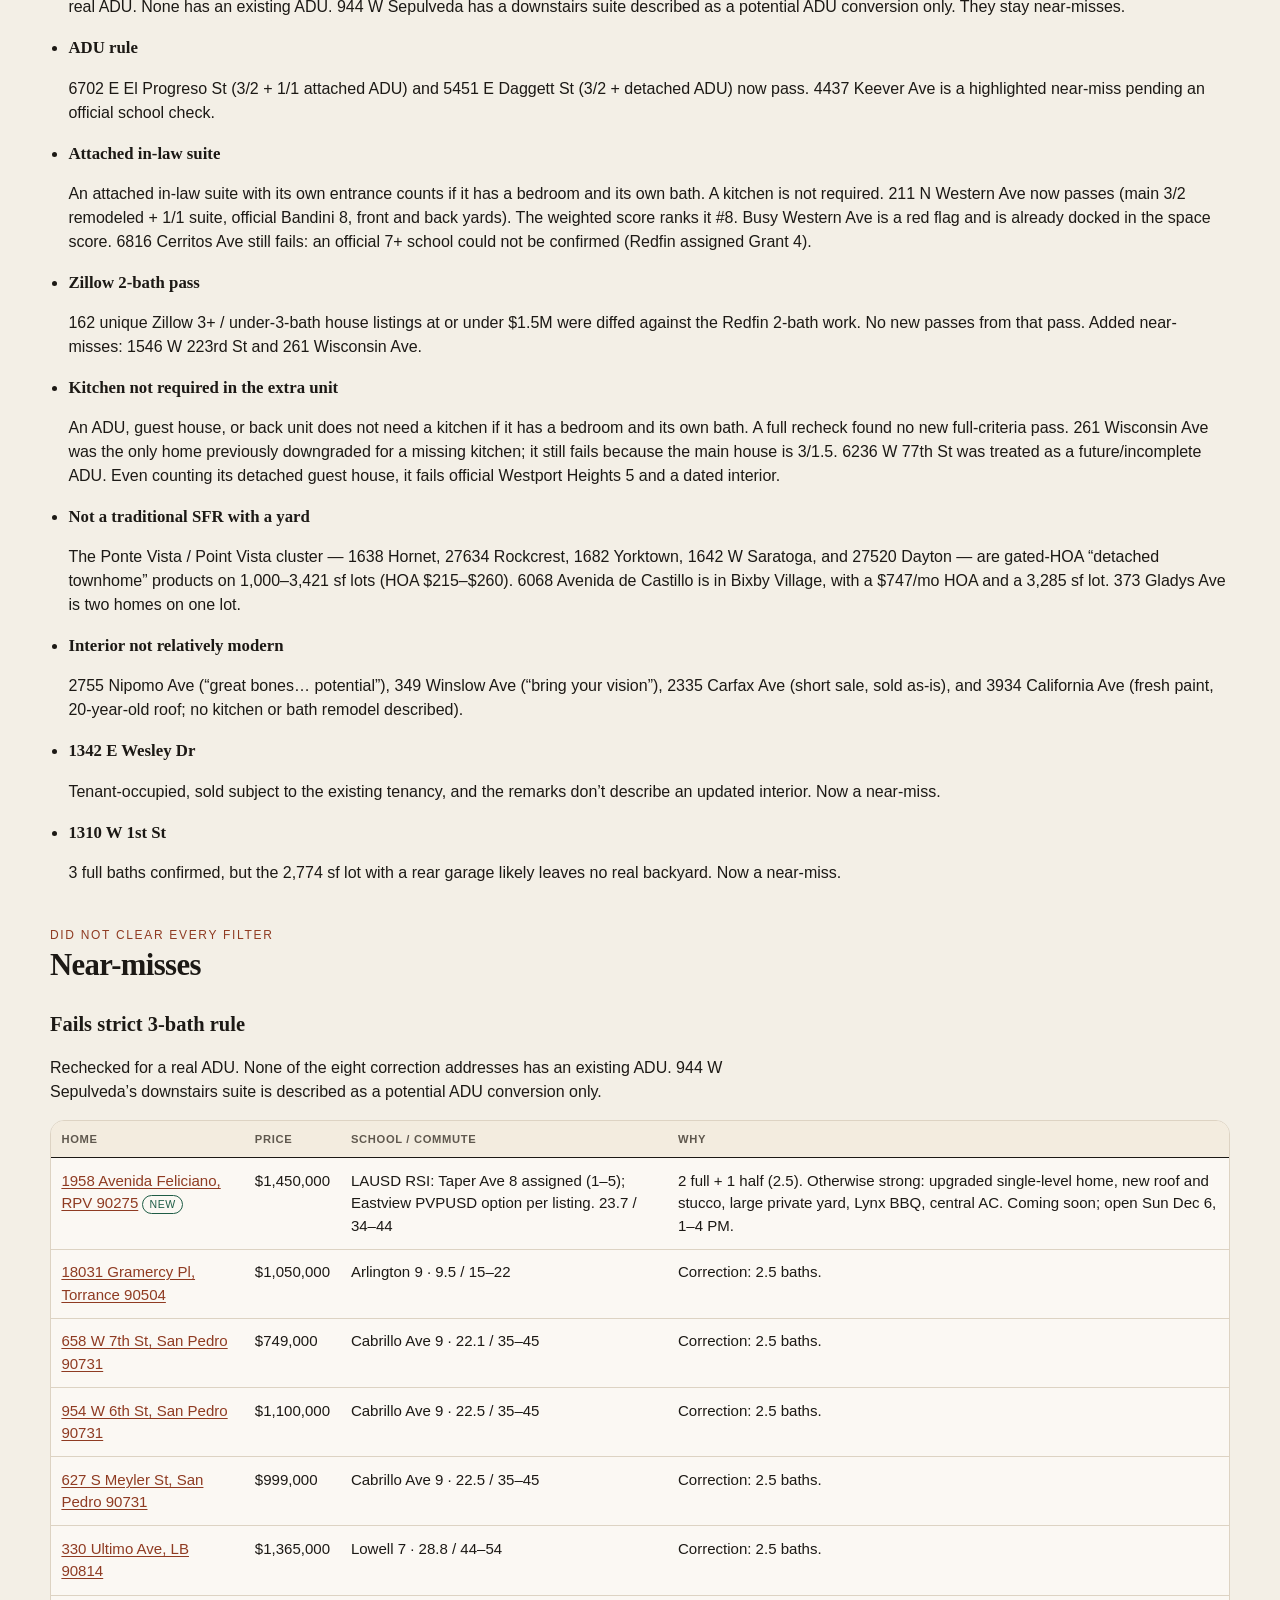
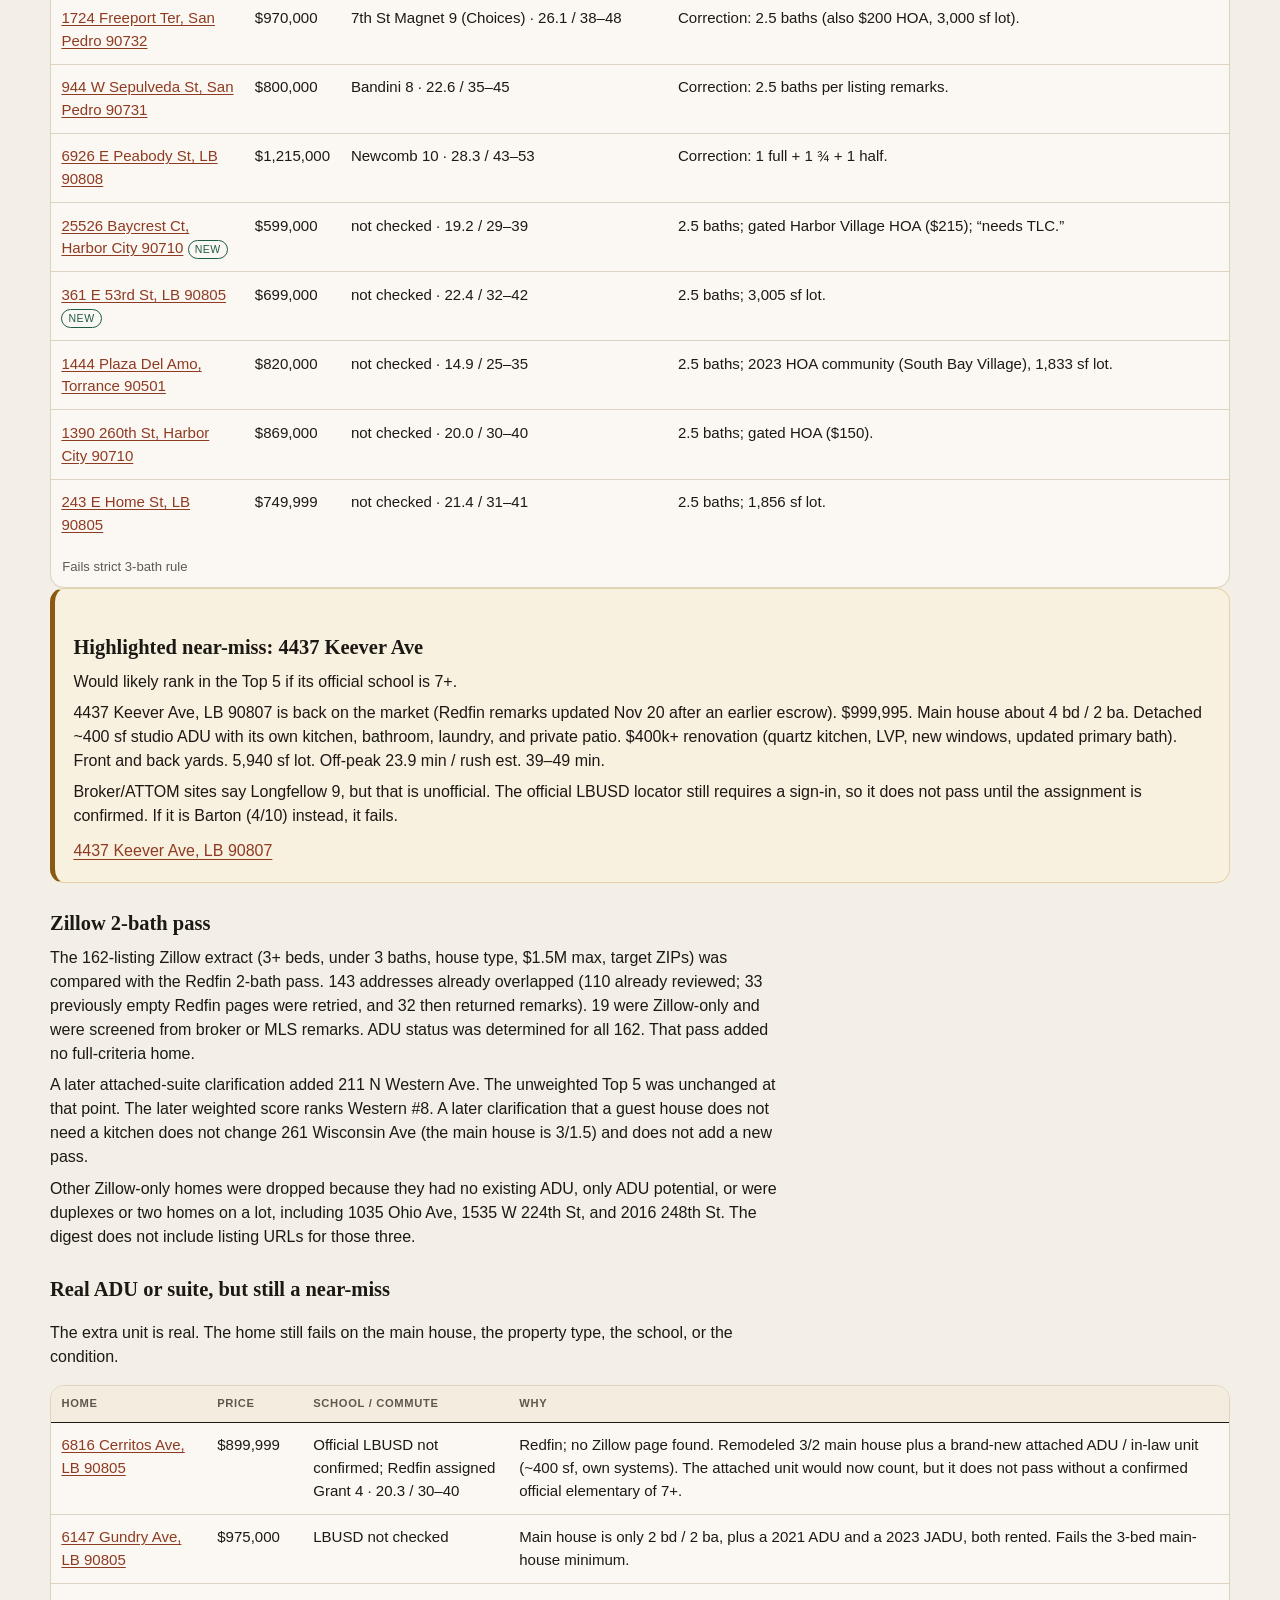
==== commit c13e040a: "Make the digest readable on a phone. Below 700px the Top 10, other homes, and excluded lists become " ====
--- a/index.html
+++ b/index.html
@@ -2,7 +2,7 @@
 <html lang="en">
 <head>
   <meta charset="utf-8">
-  <meta name="viewport" content="width=device-width, initial-scale=1">
+  <meta name="viewport" content="width=device-width, initial-scale=1, viewport-fit=cover">
   <title>House Search Digest</title>
   <meta name="description" content="Weekly digests of single-family homes for sale in the South Bay, Westside, Long Beach, and San Pedro.">
   <link rel="stylesheet" href="styles.css">
--- a/styles.css
+++ b/styles.css
@@ -21,17 +21,25 @@
 
 * { box-sizing: border-box; }
 
-html { scroll-behavior: smooth; }
+html {
+  scroll-behavior: smooth;
+  font-size: 16px;
+}
 
 body {
   margin: 0;
   background: var(--bg);
   color: var(--ink);
   font-family: var(--sans);
-  font-size: 1.02rem;
+  font-size: 1rem;
   line-height: 1.5;
   color-scheme: light;
-}
+  overflow-x: clip;
+}
+
+img, svg, video { max-width: 100%; height: auto; }
+
+a, p, li, h1, h2, h3, td { overflow-wrap: break-word; }
 
 ::selection { background: #f0d7b5; }
 
@@ -62,6 +70,8 @@
 .wrap {
   width: min(var(--wrap), calc(100% - 2rem));
   margin-inline: auto;
+  padding-left: env(safe-area-inset-left);
+  padding-right: env(safe-area-inset-right);
 }
 
 .masthead {
@@ -160,8 +170,12 @@
 .nav a {
   color: var(--ink);
   text-decoration: none;
-  font-size: 0.92rem;
+  font-size: 1rem;
   white-space: nowrap;
+  display: inline-flex;
+  align-items: center;
+  min-height: 44px;
+  padding: 0 0.2rem;
 }
 
 .nav a:hover { text-decoration: underline; }
@@ -338,10 +352,11 @@
   background: var(--paper);
   color: var(--ink);
   border-radius: 999px;
-  padding: 0.45rem 0.85rem;
+  padding: 0.45rem 0.9rem;
   min-height: 44px;
+  min-width: 44px;
   font: inherit;
-  font-size: 0.92rem;
+  font-size: 1rem;
   cursor: pointer;
 }
 
@@ -445,7 +460,105 @@
   color: var(--muted);
 }
 
+.phone-only { display: none; }
+
+.home-card {
+  background: var(--paper);
+  border: 1px solid var(--line);
+  border-radius: 14px;
+  padding: 0.95rem 1rem 1.05rem;
+}
+
+.home-card-head {
+  display: flex;
+  justify-content: space-between;
+  align-items: baseline;
+  gap: 0.75rem;
+}
+
+.home-rank {
+  font-family: var(--serif);
+  font-size: 1.7rem;
+  font-weight: 650;
+  color: var(--accent);
+  line-height: 1;
+}
+
+.home-score {
+  font-size: 1.7rem;
+  font-weight: 750;
+  font-variant-numeric: tabular-nums;
+  line-height: 1;
+}
+
+.home-address {
+  font-size: 1.15rem;
+  line-height: 1.3;
+  margin: 0.55rem 0 0.25rem;
+}
+
+.home-address a { font-weight: 650; }
+
+.home-price {
+  margin: 0.15rem 0;
+  font-weight: 750;
+  font-variant-numeric: tabular-nums;
+}
+
+.home-meta, .home-line, .home-open, .home-notes {
+  margin: 0.28rem 0;
+}
+
+.home-meta, .home-line { color: var(--ink); }
+
+.home-open.is-open {
+  background: var(--good-soft);
+  color: var(--good);
+  font-weight: 750;
+  border-radius: 8px;
+  padding: 0.4rem 0.55rem;
+}
+
+.home-notes { color: var(--muted); }
+
+.factor-row {
+  display: grid;
+  grid-template-columns: repeat(4, minmax(0, 1fr));
+  gap: 0.35rem;
+  margin: 0.65rem 0 0.35rem;
+}
+
+.factor-chip {
+  background: #f3ecdf;
+  border-radius: 8px;
+  padding: 0.35rem 0.2rem 0.4rem;
+  text-align: center;
+}
+
+.factor-chip-label {
+  display: block;
+  color: var(--muted);
+  font-size: 0.68rem;
+  letter-spacing: 0.04em;
+  text-transform: uppercase;
+}
+
+.factor-chip-value {
+  display: block;
+  font-weight: 750;
+  font-variant-numeric: tabular-nums;
+}
+
 .loading { padding: 2rem 1rem; }
+
+@media (max-width: 700px) {
+  .wide-only { display: none; }
+  .phone-only { display: grid; gap: 0.85rem; }
+  .wrap { width: min(var(--wrap), calc(100% - 1.5rem)); }
+  h1 { font-size: 1.85rem; }
+  .week-tabs, .nav ul { overflow-x: auto; -webkit-overflow-scrolling: touch; }
+  .callout, .caveat, .note, .questions li { padding-left: 0.85rem; padding-right: 0.85rem; }
+}
 
 @media (max-width: 860px) {
   .table-wrap { border: 0; background: transparent; box-shadow: none; overflow: visible; }
@@ -497,7 +610,8 @@
 }
 
 @media print {
-  .nav, .filters, .skip { display: none; }
+  .nav, .filters, .skip, .phone-only { display: none; }
+  .wide-only { display: block; }
   body { background: white; }
-  .table-wrap, .callout, .caveat, .questions li, details.criteria-body { break-inside: avoid; }
-}
+  .table-wrap, .callout, .caveat, .questions li, details.criteria-body, .home-card { break-inside: avoid; }
+}
